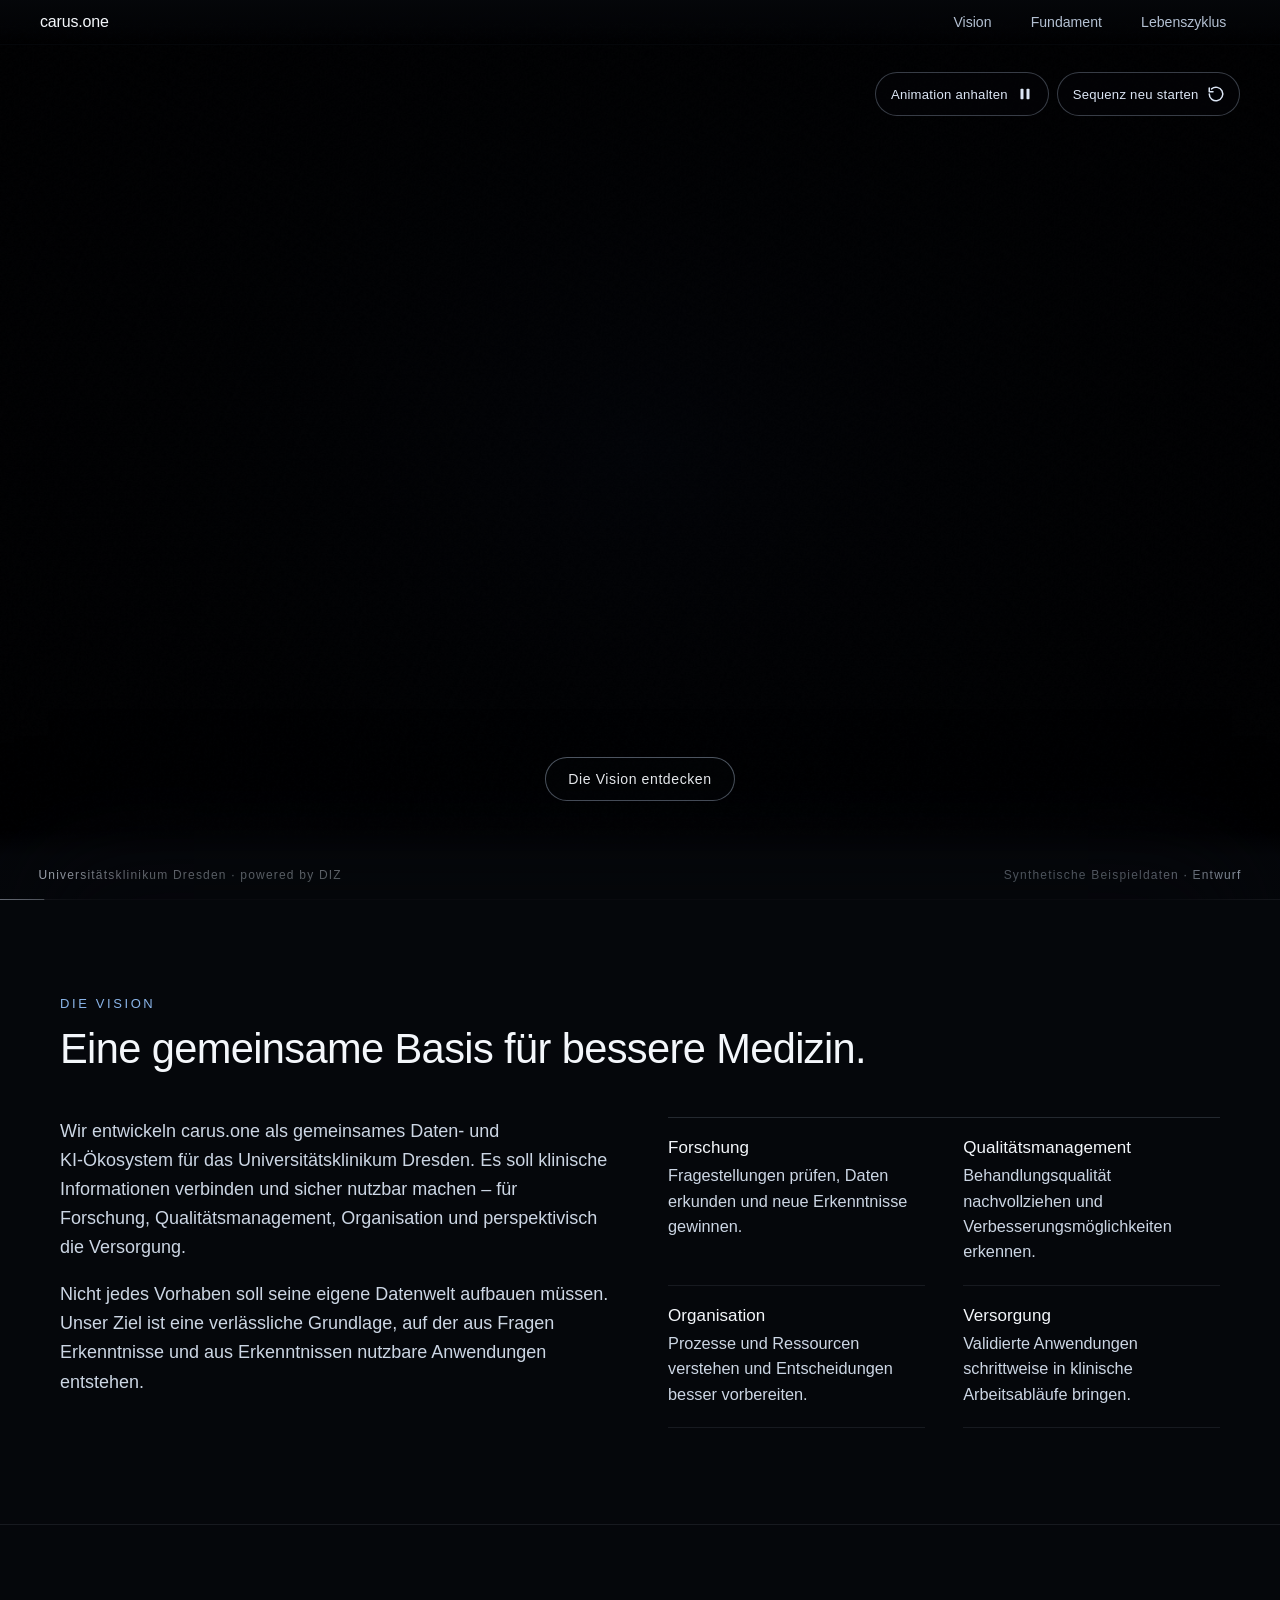
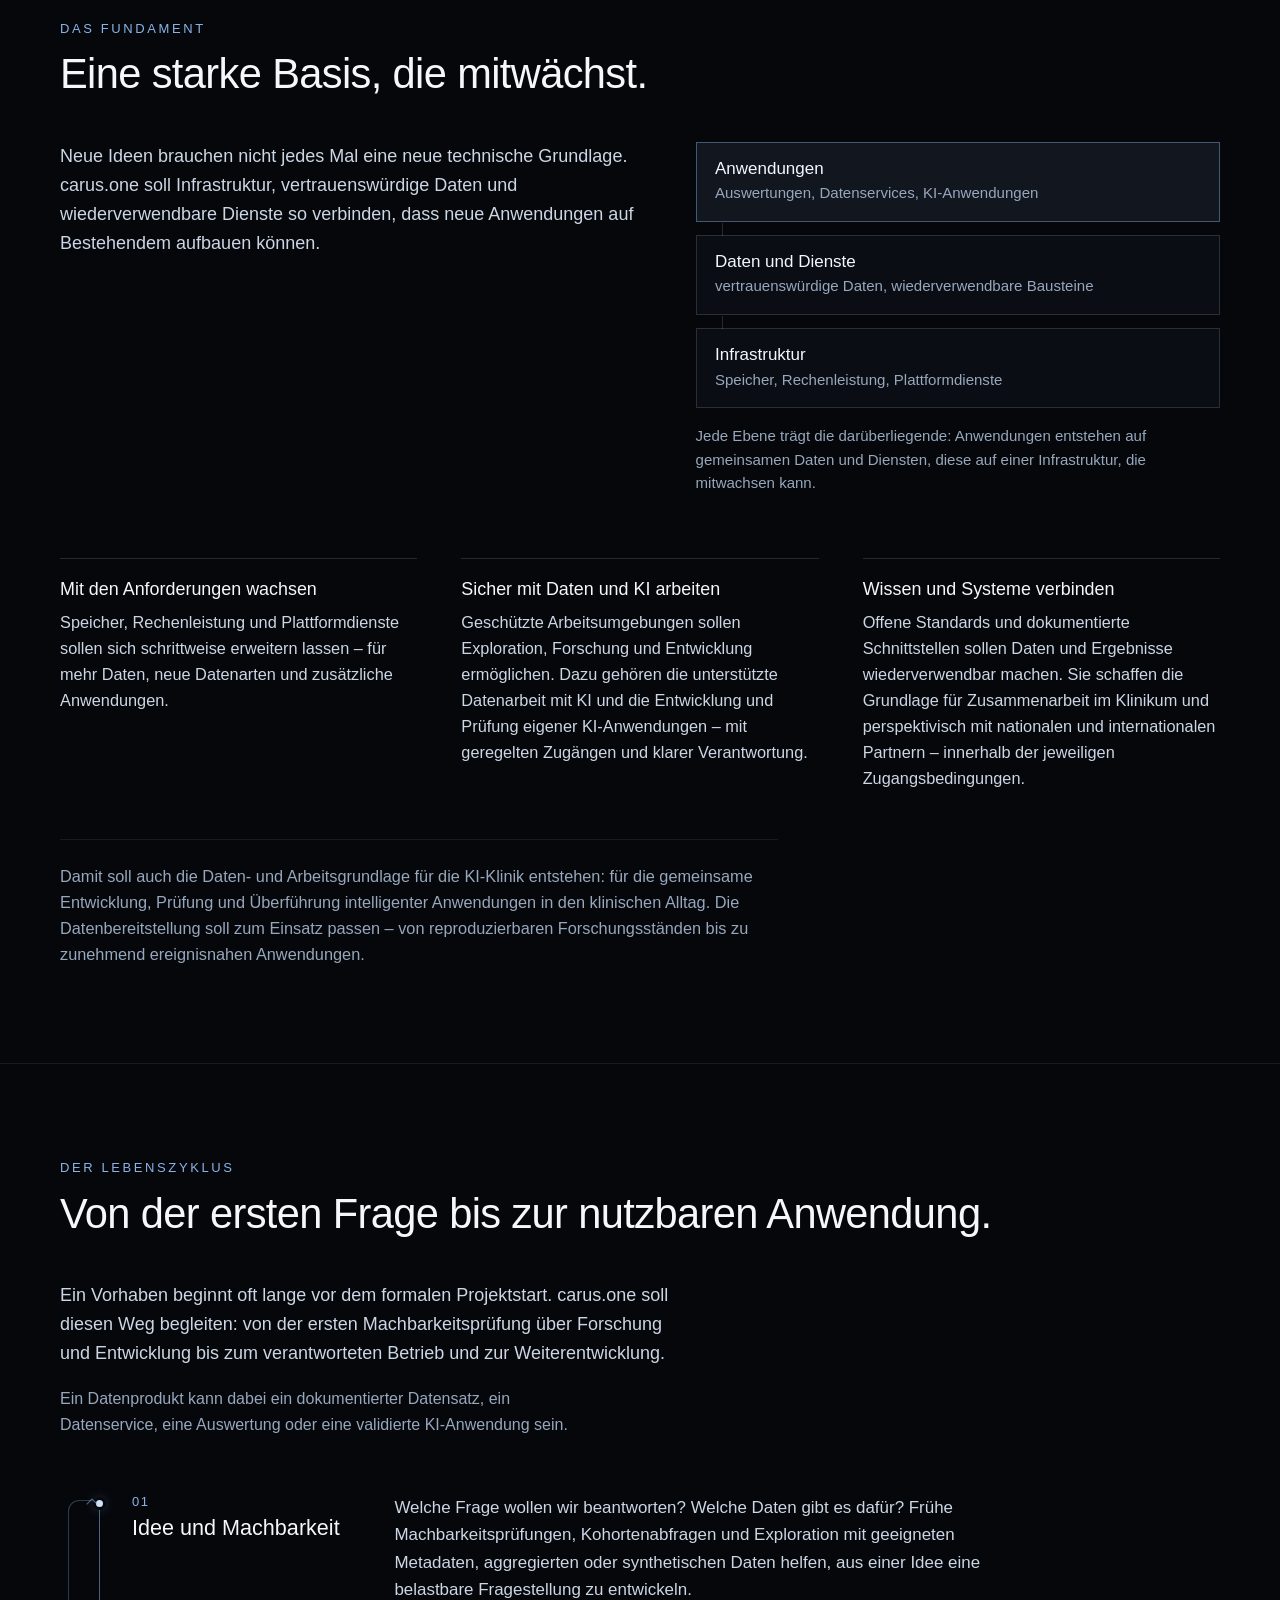
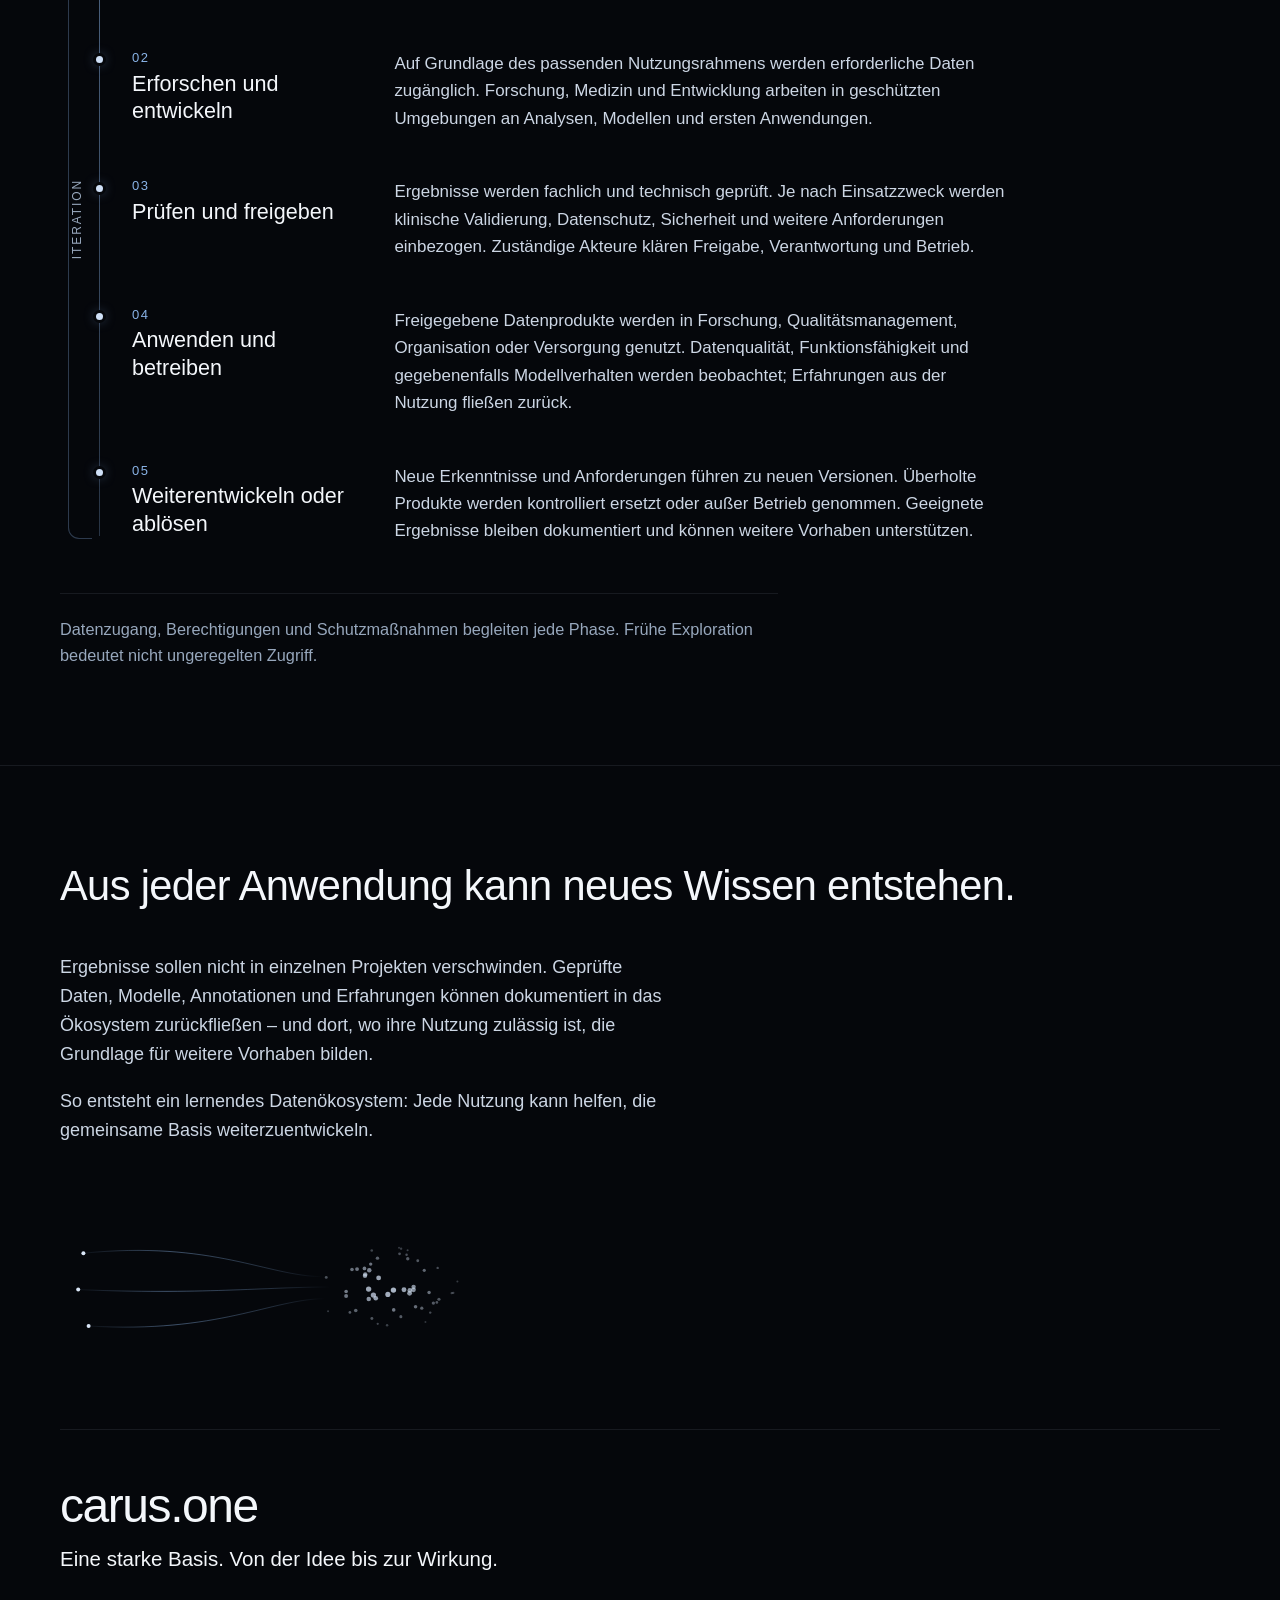
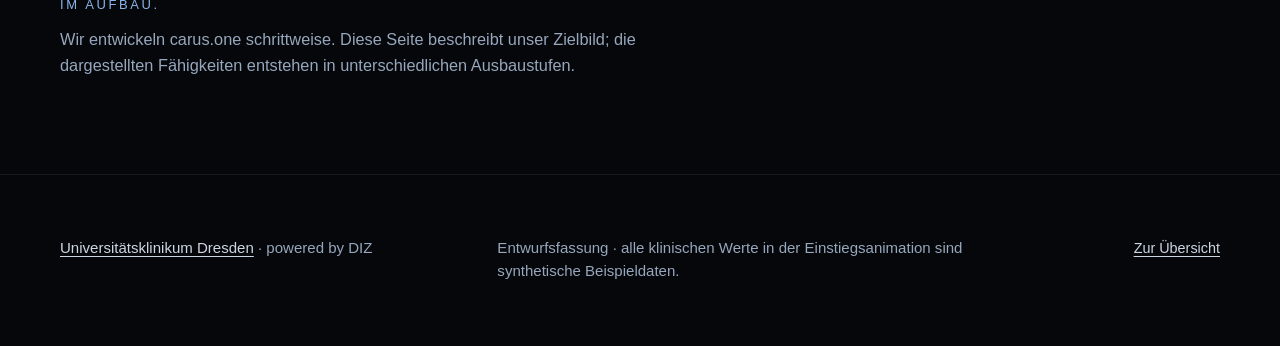
==== ankuendigung/index.html @ 56e18c2b "index ist die Uebersicht, die Ankuendigungsseite zieht nach ankuendigung/ Bisher war die Wurzel glei" ====
<!DOCTYPE html>
<!--
  carus.one - Ankuendigungsseite (Entwurf).

  Eigenstaendige statische Seite: eine HTML-Datei, zwei Stylesheets, zwei
  Skripte, vier Bilder. Kein Generator, kein Framework, keine externen
  Abhaengigkeiten. Alle Pfade sind relativ, damit die Seite im
  Unterverzeichnis einer GitHub-Projektseite genauso laeuft wie unter
  einer eigenen Domain.

  Alle klinischen Werte in der Einstiegsanimation sind synthetische
  Beispieldaten. Das Roentgenbild ist rein rechnerisch erzeugt
  (tools/carus-xray.py), Symbol und Vorschaubild ebenso
  (tools/carus-brand.py).
-->
<html lang="de">

<head>
  <meta charset="utf-8">
  <meta name="viewport" content="width=device-width, initial-scale=1">
  <meta name="robots" content="noindex, nofollow">
  <title>carus.one &ndash; Daten und KI f&uuml;r die Universit&auml;tsmedizin</title>
  <meta name="description" content="carus.one entsteht als gemeinsames Daten- und KI-Ökosystem des Universitätsklinikums Dresden – für Forschung, Qualitätsmanagement, Organisation und perspektivisch die Versorgung. Die Plattform ist im Aufbau.">
  <meta name="theme-color" content="#05070b">
  <link rel="icon" href="../img/carus-icon.svg" type="image/svg+xml">
  <link rel="apple-touch-icon" href="../img/carus-icon-180.png">
  <meta property="og:type" content="website">
  <meta property="og:locale" content="de_DE">
  <meta property="og:site_name" content="carus.one">
  <meta property="og:url" content="https://justazes.github.io/spielbereich/ankuendigung/">
  <meta property="og:title" content="carus.one – Daten und KI für die Universitätsmedizin">
  <meta property="og:description" content="Ein gemeinsames Daten- und KI-Ökosystem für Forschung, Qualitätsmanagement, Organisation und perspektivisch die Versorgung. Im Aufbau.">
  <meta property="og:image" content="https://justazes.github.io/spielbereich/img/carus-share.png">
  <meta property="og:image:width" content="1200">
  <meta property="og:image:height" content="630">
  <meta property="og:image:alt" content="carus.one – dunkles Datennetz mit dem Schriftzug carus.one">
  <meta name="twitter:card" content="summary_large_image">
  <link rel="stylesheet" href="../css/teaser.css">
  <link rel="stylesheet" href="../css/page.css">
  <noscript>
    <style>
      .c1__canvas { display: none !important; }
      .c1__stars { display: block !important; }
      .c1__layer,
      .c1-tools,
      .c1-progress { display: none !important; }
      .c1-word,
      .c1-slogan__a,
      .c1-slogan__b,
      .c1-final > p { opacity: 1 !important; visibility: visible !important; transform: none !important; }
    </style>
  </noscript>
</head>

<body>
  <a class="v-skip" href="#inhalt">Zum Inhalt springen</a>

  <header class="v-nav">
    <a class="v-nav__brand" href="#top">carus.one</a>
    <nav aria-label="Abschnitte dieser Seite">
      <ul>
        <li><a href="#vision">Vision</a></li>
        <li><a href="#fundament">Fundament</a></li>
        <li><a href="#lebenszyklus">Lebenszyklus</a></li>
      </ul>
    </nav>
  </header>

  <!-- teaser:start - Quelle der abgeleiteten Seiten, siehe
       tools/embed-teaser.py. Aenderungen hier, dann das Werkzeug laufen
       lassen; nicht in den Zielseiten von Hand nacharbeiten. -->
  <section class="c1" data-c1 id="top" aria-label="Einstiegsanimation von carus.one">
    <canvas class="c1__canvas" data-c1-canvas aria-hidden="true"></canvas>

    <div class="c1__stars" aria-hidden="true"></div>

    <div class="c1__layer">
    <!-- Szene 3: klinische Datenpunkte entlang des Kamerapfads.
         Das Zeitfenster kommt aus DP_START/DP_STEP im Skript (data-c1-dp),
         from/to hier sind nur Dokumentation. -->
    <figure class="c1-dp" data-c1-dp="0" data-c1-align="right" data-c1-anchor="node:spine0" data-c1-from="0.160" data-c1-to="0.203"><span class="c1-dp__k">Diagnose</span><span class="c1-dp__v">ICD-10-GM &middot; I50.1</span><span class="c1-dp__s">FHIR &middot; Condition</span></figure>
    <figure class="c1-dp" data-c1-dp="1" data-c1-align="right" data-c1-anchor="node:spine1" data-c1-from="0.203" data-c1-to="0.245"><span class="c1-dp__k">Alter</span><span class="c1-dp__v">35 Jahre</span><span class="c1-dp__s">FHIR &middot; Patient</span></figure>
    <figure class="c1-dp" data-c1-dp="2" data-c1-align="right" data-c1-anchor="node:spine2" data-c1-from="0.245" data-c1-to="0.287"><span class="c1-dp__k">Labor</span><span class="c1-dp__v">CRP &middot; 18.4 mg/L</span><span class="c1-dp__s">LOINC &middot; 1988-5 &middot; FHIR &middot; Observation</span></figure>
    <figure class="c1-dp" data-c1-dp="3" data-c1-align="right" data-c1-anchor="node:spine3" data-c1-from="0.287" data-c1-to="0.330"><span class="c1-dp__k">Prozedur</span><span class="c1-dp__v">OPS &middot; 5-351.02</span><span class="c1-dp__s">FHIR &middot; Procedure</span></figure>
    <figure class="c1-dp" data-c1-dp="4" data-c1-align="right" data-c1-anchor="node:spine4" data-c1-from="0.330" data-c1-to="0.372"><span class="c1-dp__k">Medikation</span><span class="c1-dp__v">Wirkstoff &middot; Dosis &middot; Zeitpunkt</span><span class="c1-dp__s">FHIR &middot; MedicationStatement</span></figure>
    <figure class="c1-dp" data-c1-dp="5" data-c1-align="right" data-c1-anchor="node:spine5" data-c1-from="0.373" data-c1-to="0.415"><span class="c1-dp__k">Bildgebung</span><span class="c1-dp__v">CT &middot; DICOM</span><span class="c1-dp__s">FHIR &middot; ImagingStudy</span></figure>

    <!-- Szene 3b: dieselben Daten, wie sie im Alltag begegnen.
         Reduzierte Drahtgitter, keine Bildschirmfotos. Zeitfenster und
         Position kommen aus AR_START/AR_STEP/AR_POS im Skript. -->
    <figure class="c1-art c1-art--doc" data-c1-art="0" data-c1-from="0.420" data-c1-to="0.452">
      <figcaption class="c1-art__t">Arztbrief</figcaption>
      <div class="c1-art__page" aria-hidden="true"><span class="c1-art__hd"></span><span class="c1-art__l"></span><span class="c1-art__l"></span><span class="c1-art__l"></span><span class="c1-art__l"></span><span class="c1-art__l"></span><span class="c1-art__l"></span><span class="c1-art__l"></span><span class="c1-art__l"></span><span class="c1-art__l"></span><span class="c1-art__l"></span><span class="c1-art__l"></span></div>
      <p class="c1-art__m">FHIR &middot; DocumentReference</p>
    </figure>
    <figure class="c1-art c1-art--mon" data-c1-art="1" data-c1-from="0.462" data-c1-to="0.495">
      <figcaption class="c1-art__t">Vitalwerte &middot; Intensivmedizin</figcaption>
      <div class="c1-art__mon">
        <div class="c1-art__trace"><svg class="c1-ecg" viewBox="0 0 240 60" preserveAspectRatio="none" aria-hidden="true"><g class="c1-ecg__g"><path class="c1-ecg__glow" d="M0 30L10 30Q15 23 21 30L29 30L31.5 34L33.5 30L36 5L38.5 30L40.5 41L42.5 30L50 30Q59 17 68 30L80 30M80 30L90 30Q95 23 101 30L109 30L111.5 34L113.5 30L116 5L118.5 30L120.5 41L122.5 30L130 30Q139 17 148 30L160 30M160 30L170 30Q175 23 181 30L189 30L191.5 34L193.5 30L196 5L198.5 30L200.5 41L202.5 30L210 30Q219 17 228 30L240 30M240 30L250 30Q255 23 261 30L269 30L271.5 34L273.5 30L276 5L278.5 30L280.5 41L282.5 30L290 30Q299 17 308 30L320 30M320 30L330 30Q335 23 341 30L349 30L351.5 34L353.5 30L356 5L358.5 30L360.5 41L362.5 30L370 30Q379 17 388 30L400 30M400 30L410 30Q415 23 421 30L429 30L431.5 34L433.5 30L436 5L438.5 30L440.5 41L442.5 30L450 30Q459 17 468 30L480 30"/><path class="c1-ecg__line" d="M0 30L10 30Q15 23 21 30L29 30L31.5 34L33.5 30L36 5L38.5 30L40.5 41L42.5 30L50 30Q59 17 68 30L80 30M80 30L90 30Q95 23 101 30L109 30L111.5 34L113.5 30L116 5L118.5 30L120.5 41L122.5 30L130 30Q139 17 148 30L160 30M160 30L170 30Q175 23 181 30L189 30L191.5 34L193.5 30L196 5L198.5 30L200.5 41L202.5 30L210 30Q219 17 228 30L240 30M240 30L250 30Q255 23 261 30L269 30L271.5 34L273.5 30L276 5L278.5 30L280.5 41L282.5 30L290 30Q299 17 308 30L320 30M320 30L330 30Q335 23 341 30L349 30L351.5 34L353.5 30L356 5L358.5 30L360.5 41L362.5 30L370 30Q379 17 388 30L400 30M400 30L410 30Q415 23 421 30L429 30L431.5 34L433.5 30L436 5L438.5 30L440.5 41L442.5 30L450 30Q459 17 468 30L480 30"/></g></svg></div>
        <div class="c1-art__grid">
          <div><b class="c1-art__hr">82</b><i>HF / min</i></div>
          <div><b>97</b><i>SpO&#8322; %</i></div>
          <div><b>124/78</b><i>RR mmHg</i></div>
          <div><b>14</b><i>AF / min</i></div>
          <div><b>37.4</b><i>Temp &deg;C</i></div>
          <div><b>0.4</b><i>Lactat mmol/L</i></div>
        </div>
      </div>
      <p class="c1-art__m">FHIR &middot; Observation &middot; LOINC</p>
    </figure>
    <figure class="c1-art c1-art--img" data-c1-art="2" data-c1-from="0.505" data-c1-to="0.537">
      <figcaption class="c1-art__t">R&ouml;ntgenthorax</figcaption>
      <div class="c1-art__view">
        <!-- Synthetische Thoraxaufnahme, rein rechnerisch erzeugt von
             tools/carus-xray.py. Kein echtes Patientenbild. -->
        <img class="c1-xray" src="../img/carus-xray-thorax.png"
             width="512" height="512" alt="" aria-hidden="true" decoding="async" fetchpriority="low">
        <span class="c1-art__ov c1-art__ov--tl">CR &middot; PA</span>
        <span class="c1-art__ov c1-art__ov--tr">512 &times; 512</span>
        <span class="c1-art__ov c1-art__ov--bl">WL 40 / WW 400</span>
        <span class="c1-art__ov c1-art__ov--br">synthetisch</span>
      </div>
      <p class="c1-art__m">DICOM &middot; FHIR &middot; ImagingStudy</p>
    </figure>

    <!-- Szene 4: Cluster innerhalb des Patientenkontexts -->
    <span class="c1-cluster" data-c1-anchor="node:cluster0" data-c1-from="0.5640" data-c1-to="0.6235">Radiology</span>
    <span class="c1-cluster" data-c1-anchor="node:cluster1" data-c1-from="0.5700" data-c1-to="0.6235">Laboratory</span>
    <span class="c1-cluster" data-c1-anchor="node:cluster2" data-c1-from="0.5760" data-c1-to="0.6235">Medication</span>
    <span class="c1-cluster" data-c1-anchor="node:cluster3" data-c1-from="0.5820" data-c1-to="0.6235">Clinical Notes</span>
    <span class="c1-cluster" data-c1-anchor="node:cluster4" data-c1-from="0.5880" data-c1-to="0.6235">Genomics</span>
    <span class="c1-cluster" data-c1-anchor="node:cluster5" data-c1-from="0.5940" data-c1-to="0.6235">Vital Signs</span>
    <span class="c1-faint" data-c1-anchor="world:0.82,0.30,-0.42" data-c1-from="0.5720" data-c1-to="0.6215">Encounter</span>
    <span class="c1-faint" data-c1-anchor="world:-0.74,-0.24,0.52" data-c1-from="0.5720" data-c1-to="0.6215">Observation</span>
    <span class="c1-faint" data-c1-anchor="world:0.16,-0.62,0.66" data-c1-from="0.5720" data-c1-to="0.6215">DiagnosticReport</span>
    <span class="c1-faint" data-c1-anchor="world:-0.52,0.52,-0.58" data-c1-from="0.5720" data-c1-to="0.6215">MedicationStatement</span>
    <span class="c1-faint" data-c1-anchor="world:0.60,-0.36,-0.66" data-c1-from="0.5720" data-c1-to="0.6215">ImagingStudy</span>
    <span class="c1-faint" data-c1-anchor="world:-0.30,0.66,0.58" data-c1-from="0.5720" data-c1-to="0.6215">Condition</span>

    <!-- Szene 4: die Standards kreisen um den Patientenkontext.
         ring:Startwinkel,Radius,Hoehe,Geschwindigkeit -->
    <span class="c1-std" data-c1-anchor="ring:0.00,1.06,0.20,0.16" data-c1-from="0.5620" data-c1-to="0.6215" data-c1-fade="0.012">FHIR</span>
    <span class="c1-std" data-c1-anchor="ring:0.90,1.06,-0.12,0.16" data-c1-from="0.5650" data-c1-to="0.6215" data-c1-fade="0.012">OMOP</span>
    <span class="c1-std" data-c1-anchor="ring:1.79,1.06,0.26,0.16" data-c1-from="0.5680" data-c1-to="0.6215" data-c1-fade="0.012">SNOMED CT</span>
    <span class="c1-std" data-c1-anchor="ring:2.69,1.06,-0.18,0.16" data-c1-from="0.5710" data-c1-to="0.6215" data-c1-fade="0.012">LOINC</span>
    <span class="c1-std" data-c1-anchor="ring:3.59,1.06,0.14,0.16" data-c1-from="0.5740" data-c1-to="0.6215" data-c1-fade="0.012">ICD-10-GM</span>
    <span class="c1-std" data-c1-anchor="ring:4.49,1.06,-0.24,0.16" data-c1-from="0.5770" data-c1-to="0.6215" data-c1-fade="0.012">OPS</span>
    <span class="c1-std" data-c1-anchor="ring:5.39,1.06,0.08,0.16" data-c1-from="0.5800" data-c1-to="0.6215" data-c1-fade="0.012">DICOM</span>

    <!-- Szene 7: Capabilities in unterschiedlicher Raumtiefe -->
    <span class="c1-cap" data-c1-anchor="world:0.00,0.68,0.00" data-c1-from="0.7680" data-c1-to="0.9360" data-c1-fade="0.03">Patient View</span>
    <span class="c1-cap" data-c1-anchor="world:-0.54,0.74,0.50" data-c1-from="0.7716" data-c1-to="0.9360" data-c1-fade="0.03">Data Products</span>
    <span class="c1-cap" data-c1-anchor="world:0.10,0.77,-1.19" data-c1-from="0.7752" data-c1-to="0.9360" data-c1-fade="0.03">Research</span>
    <span class="c1-cap" data-c1-anchor="world:1.00,0.76,1.30" data-c1-from="0.7788" data-c1-to="0.9360" data-c1-fade="0.03">AI Native</span>
    <span class="c1-cap" data-c1-anchor="world:-1.06,0.38,-0.19" data-c1-from="0.7824" data-c1-to="0.9360" data-c1-fade="0.03">Secure Processing</span>
    <span class="c1-cap" data-c1-anchor="world:1.21,0.37,-0.77" data-c1-from="0.7860" data-c1-to="0.9360" data-c1-fade="0.03">Clinical Intelligence</span>
    <span class="c1-cap" data-c1-anchor="world:-0.47,0.33,1.73" data-c1-from="0.7896" data-c1-to="0.9360" data-c1-fade="0.03">Self-Service</span>
    <span class="c1-cap" data-c1-anchor="world:-0.99,0.25,-1.90" data-c1-from="0.7932" data-c1-to="0.9360" data-c1-fade="0.03">FHIR</span>
    <span class="c1-cap" data-c1-anchor="world:1.21,0.08,0.44" data-c1-from="0.7968" data-c1-to="0.9360" data-c1-fade="0.03">OMOP</span>
    <span class="c1-cap" data-c1-anchor="world:-1.48,0.00,0.61" data-c1-from="0.8004" data-c1-to="0.9360" data-c1-fade="0.03">Multimodal Data</span>
    <span class="c1-cap" data-c1-anchor="world:0.80,-0.11,-1.71" data-c1-from="0.8040" data-c1-to="0.9360" data-c1-fade="0.03">Real World Data</span>
    <span class="c1-cap" data-c1-anchor="world:0.64,-0.25,2.05" data-c1-from="0.8076" data-c1-to="0.9360" data-c1-fade="0.03">Research Workspace</span>
    <span class="c1-cap" data-c1-anchor="world:-1.06,-0.23,-0.61" data-c1-from="0.8112" data-c1-to="0.9360" data-c1-fade="0.03">Governed Access</span>
    <span class="c1-cap" data-c1-anchor="world:1.40,-0.37,-0.31" data-c1-from="0.8148" data-c1-to="0.9360" data-c1-fade="0.03">Data Quality</span>
    <span class="c1-cap" data-c1-anchor="world:-0.91,-0.55,1.29" data-c1-from="0.8184" data-c1-to="0.9360" data-c1-fade="0.03">Clinical Operations</span>
    <span class="c1-cap" data-c1-anchor="world:-0.21,-0.76,-1.63" data-c1-from="0.8220" data-c1-to="0.9360" data-c1-fade="0.03">Synthetic Data</span>
    <span class="c1-cap" data-c1-anchor="world:0.62,-0.53,0.53" data-c1-from="0.8256" data-c1-to="0.9360" data-c1-fade="0.03">Longitudinal Data</span>
    <span class="c1-cap" data-c1-anchor="world:-0.73,-0.74,0.03" data-c1-from="0.8292" data-c1-to="0.9360" data-c1-fade="0.03">Interoperability</span>
    <span class="c1-cap" data-c1-anchor="world:0.00,-0.99,-0.00" data-c1-from="0.8328" data-c1-to="0.9360" data-c1-fade="0.03">From Data to Care</span>

    <!-- Szene 8: der Intelligence Layer -->
    <span class="c1-ai c1-ai--lead" data-c1-anchor="world:0.34,0.30,0.20" data-c1-from="0.8395" data-c1-to="0.8880">Clinical AI</span>
    <span class="c1-ai" data-c1-anchor="world:0.34,0.17,0.20" data-c1-from="0.8465" data-c1-to="0.8880">Research &rarr; Validate &rarr; Translate</span>
    <span class="c1-ai" data-c1-anchor="world:-0.34,0.12,0.40" data-c1-from="0.8520" data-c1-to="0.8880">AI Sandbox</span>
    <span class="c1-ai" data-c1-anchor="world:-0.40,-0.08,-0.26" data-c1-from="0.8565" data-c1-to="0.8880">Secure Processing Environment</span>
    <span class="c1-ai" data-c1-anchor="world:0.22,-0.24,-0.40" data-c1-from="0.8610" data-c1-to="0.8880">Decision Support</span>

      <!-- Szene 4: der Patientenkontext -->
      <div class="c1-title" data-c1-anchor="center" data-c1-from="0.5510" data-c1-to="0.6200" data-c1-fade="0.02">
        <p class="c1-title__h">Patient View</p>
        <p class="c1-title__c">Many Systems. One Patient.</p>
        <p class="c1-title__s">One longitudinal clinical context.</p>
      </div>

      <!-- Szene 5: aus Patienten werden Populationen -->
      <div class="c1-title" data-c1-anchor="center" data-c1-from="0.6520" data-c1-to="0.7080" data-c1-fade="0.02">
        <p class="c1-title__h">Population</p>
        <p class="c1-title__s">Cohorts, outcomes, real world evidence.</p>
      </div>
    </div>

    <!-- Szene 6 bis Finale: der Name entsteht aus dem Datenraum -->
    <div class="c1-center">
      <h1 class="c1-word" data-c1-word><span class="c1-word__a" data-c1-part="a">carus</span><span class="c1-word__b" data-c1-part="b">.one</span></h1>

      <p class="c1-slogan">
        <span class="c1-slogan__a" data-c1-slogan="a">Healthcare.</span>
        <span class="c1-slogan__b" data-c1-slogan="b">beyond imagination.</span>
      </p>

      <div class="c1-final">
        <p class="c1-final__kicker" data-c1-fin="0">Daten- und KI-&Ouml;kosystem</p>
        <p class="c1-final__claim" data-c1-fin="1">One data foundation.<br>Endless possibilities.</p>
        <p class="c1-final__meta" data-c1-fin="2">Forschung &middot; Versorgung &middot; KI &middot; Innovation</p>
        <p class="c1-final__soon" data-c1-fin="3">Im Aufbau.</p>
      </div>
    </div>

    <a class="c1-enter" href="#vision">Die Vision entdecken</a>

    <p class="c1-foot">
      <span class="c1-foot__org">Universit&auml;tsklinikum Dresden &middot; powered by DIZ</span>
      <span class="c1-foot__note">Synthetische Beispieldaten &middot; Entwurf</span>
    </p>

    <div class="c1-tools">
    <button class="c1-btn" type="button" data-c1-pause aria-pressed="false">
      <span class="c1-btn__on">Animation anhalten</span>
      <span class="c1-btn__off">Animation fortsetzen</span>
      <svg class="c1-btn__i c1-btn__i--pause" viewBox="0 0 24 24" width="18" height="18" fill="currentColor" aria-hidden="true" focusable="false">
        <rect x="6" y="5" width="4" height="14" rx="1"></rect><rect x="14" y="5" width="4" height="14" rx="1"></rect>
      </svg>
      <svg class="c1-btn__i c1-btn__i--play" viewBox="0 0 24 24" width="18" height="18" fill="currentColor" aria-hidden="true" focusable="false">
        <path d="M8 5l11 7-11 7z"></path>
      </svg>
    </button>
    <button class="c1-replay c1-btn" type="button" data-c1-replay>
      <span class="c1-btn__on">Sequenz neu starten</span>
      <svg class="c1-btn__i" viewBox="0 0 24 24" width="18" height="18" fill="none" stroke="currentColor" stroke-width="2" stroke-linecap="round" stroke-linejoin="round" aria-hidden="true" focusable="false">
        <path d="M3 12a9 9 0 1 0 3.1-6.8"></path>
        <path d="M3 4v5h5"></path>
      </svg>
    </button>
    </div>

    <div class="c1-progress" aria-hidden="true"><i data-c1-progress></i></div>
  </section>
  <!-- teaser:end -->


  <!-- ================================================================ *
   * Der Informationsbereich unter dem Teaser: vier zusammenhaengende
   * Abschnitte in einer Leserichtung. Alle Texte stehen als HTML da und
   * sind ohne JavaScript, ohne Klick und ohne Warten lesbar. Bewegung
   * gibt es nur als kurze Einblendung (js/carus-vision.js).
   * ================================================================ -->
  <main id="inhalt">

    <!-- 1 Die Vision --------------------------------------------------- -->
    <section class="s" id="vision" aria-labelledby="vision-h">
      <div class="s__inner">
        <p class="s__kicker">Die Vision</p>
        <h2 class="s__h" id="vision-h">Eine gemeinsame Basis f&uuml;r bessere Medizin.</h2>

        <div class="s__cols" data-v-in>
          <div class="s__lead">
            <p>Wir entwickeln carus.one als gemeinsames Daten- und KI-&Ouml;kosystem f&uuml;r das Universit&auml;tsklinikum Dresden. Es soll klinische Informationen verbinden und sicher nutzbar machen &ndash; f&uuml;r Forschung, Qualit&auml;tsmanagement, Organisation und perspektivisch die Versorgung.</p>
            <p>Nicht jedes Vorhaben soll seine eigene Datenwelt aufbauen m&uuml;ssen. Unser Ziel ist eine verl&auml;ssliche Grundlage, auf der aus Fragen Erkenntnisse und aus Erkenntnissen nutzbare Anwendungen entstehen.</p>
          </div>

          <ul class="fields">
            <li>
              <h3>Forschung</h3>
              <p>Fragestellungen pr&uuml;fen, Daten erkunden und neue Erkenntnisse gewinnen.</p>
            </li>
            <li>
              <h3>Qualit&auml;tsmanagement</h3>
              <p>Behandlungsqualit&auml;t nachvollziehen und Verbesserungsm&ouml;glichkeiten erkennen.</p>
            </li>
            <li>
              <h3>Organisation</h3>
              <p>Prozesse und Ressourcen verstehen und Entscheidungen besser vorbereiten.</p>
            </li>
            <li>
              <h3>Versorgung</h3>
              <p>Validierte Anwendungen schrittweise in klinische Arbeitsabl&auml;ufe bringen.</p>
            </li>
          </ul>
        </div>
      </div>
    </section>

    <!-- 2 Das Fundament ------------------------------------------------ -->
    <section class="s" id="fundament" aria-labelledby="fundament-h">
      <div class="s__inner">
        <p class="s__kicker">Das Fundament</p>
        <h2 class="s__h" id="fundament-h">Eine starke Basis, die mitw&auml;chst.</h2>

        <div class="s__cols s__cols--wide" data-v-in>
          <div class="s__lead">
            <p>Neue Ideen brauchen nicht jedes Mal eine neue technische Grundlage. carus.one soll Infrastruktur, vertrauensw&uuml;rdige Daten und wiederverwendbare Dienste so verbinden, dass neue Anwendungen auf Bestehendem aufbauen k&ouml;nnen.</p>
          </div>

          <!-- Einfache Schichtung: was auf was aufbaut. -->
          <figure class="stack" aria-labelledby="stack-cap">
            <ol class="stack__rows">
              <li class="stack__row stack__row--top"><b>Anwendungen</b><span>Auswertungen, Datenservices, KI-Anwendungen</span></li>
              <li class="stack__row"><b>Daten und Dienste</b><span>vertrauensw&uuml;rdige Daten, wiederverwendbare Bausteine</span></li>
              <li class="stack__row"><b>Infrastruktur</b><span>Speicher, Rechenleistung, Plattformdienste</span></li>
            </ol>
            <figcaption id="stack-cap">Jede Ebene tr&auml;gt die dar&uuml;berliegende: Anwendungen entstehen auf gemeinsamen Daten und Diensten, diese auf einer Infrastruktur, die mitwachsen kann.</figcaption>
          </figure>
        </div>

        <ul class="pillars" data-v-in>
          <li>
            <h3>Mit den Anforderungen wachsen</h3>
            <p>Speicher, Rechenleistung und Plattformdienste sollen sich schrittweise erweitern lassen &ndash; f&uuml;r mehr Daten, neue Datenarten und zus&auml;tzliche Anwendungen.</p>
          </li>
          <li>
            <h3>Sicher mit Daten und KI arbeiten</h3>
            <p>Gesch&uuml;tzte Arbeitsumgebungen sollen Exploration, Forschung und Entwicklung erm&ouml;glichen. Dazu geh&ouml;ren die unterst&uuml;tzte Datenarbeit mit KI und die Entwicklung und Pr&uuml;fung eigener KI-Anwendungen &ndash; mit geregelten Zug&auml;ngen und klarer Verantwortung.</p>
          </li>
          <li>
            <h3>Wissen und Systeme verbinden</h3>
            <p>Offene Standards und dokumentierte Schnittstellen sollen Daten und Ergebnisse wiederverwendbar machen. Sie schaffen die Grundlage f&uuml;r Zusammenarbeit im Klinikum und perspektivisch mit nationalen und internationalen Partnern &ndash; innerhalb der jeweiligen Zugangsbedingungen.</p>
          </li>
        </ul>

        <p class="s__note" data-v-in>Damit soll auch die Daten- und Arbeitsgrundlage f&uuml;r die KI-Klinik entstehen: f&uuml;r die gemeinsame Entwicklung, Pr&uuml;fung und &Uuml;berf&uuml;hrung intelligenter Anwendungen in den klinischen Alltag. Die Datenbereitstellung soll zum Einsatz passen &ndash; von reproduzierbaren Forschungsst&auml;nden bis zu zunehmend ereignisnahen Anwendungen.</p>
      </div>
    </section>

    <!-- 3 Von der Idee zur Anwendung ----------------------------------- -->
    <section class="s" id="lebenszyklus" aria-labelledby="life-h">
      <div class="s__inner">
        <p class="s__kicker">Der Lebenszyklus</p>
        <h2 class="s__h" id="life-h">Von der ersten Frage bis zur nutzbaren Anwendung.</h2>

        <div class="s__lead" data-v-in>
          <p>Ein Vorhaben beginnt oft lange vor dem formalen Projektstart. carus.one soll diesen Weg begleiten: von der ersten Machbarkeitspr&uuml;fung &uuml;ber Forschung und Entwicklung bis zum verantworteten Betrieb und zur Weiterentwicklung.</p>
          <p class="s__aside">Ein Datenprodukt kann dabei ein dokumentierter Datensatz, ein Datenservice, eine Auswertung oder eine validierte KI-Anwendung sein.</p>
        </div>

        <div class="flow-wrap" data-v-in>
          <ol class="flow">
            <li class="flow__step">
              <div class="flow__head">
                <p class="flow__n"><span class="visually-hidden">Phase </span>01</p>
                <h3>Idee und Machbarkeit</h3>
              </div>
              <p class="flow__t">Welche Frage wollen wir beantworten? Welche Daten gibt es daf&uuml;r? Fr&uuml;he Machbarkeitspr&uuml;fungen, Kohortenabfragen und Exploration mit geeigneten Metadaten, aggregierten oder synthetischen Daten helfen, aus einer Idee eine belastbare Fragestellung zu entwickeln.</p>
            </li>
            <li class="flow__step">
              <div class="flow__head">
                <p class="flow__n"><span class="visually-hidden">Phase </span>02</p>
                <h3>Erforschen und entwickeln</h3>
              </div>
              <p class="flow__t">Auf Grundlage des passenden Nutzungsrahmens werden erforderliche Daten zug&auml;nglich. Forschung, Medizin und Entwicklung arbeiten in gesch&uuml;tzten Umgebungen an Analysen, Modellen und ersten Anwendungen.</p>
            </li>
            <li class="flow__step">
              <div class="flow__head">
                <p class="flow__n"><span class="visually-hidden">Phase </span>03</p>
                <h3>Pr&uuml;fen und freigeben</h3>
              </div>
              <p class="flow__t">Ergebnisse werden fachlich und technisch gepr&uuml;ft. Je nach Einsatzzweck werden klinische Validierung, Datenschutz, Sicherheit und weitere Anforderungen einbezogen. Zust&auml;ndige Akteure kl&auml;ren Freigabe, Verantwortung und Betrieb.</p>
            </li>
            <li class="flow__step">
              <div class="flow__head">
                <p class="flow__n"><span class="visually-hidden">Phase </span>04</p>
                <h3>Anwenden und betreiben</h3>
              </div>
              <p class="flow__t">Freigegebene Datenprodukte werden in Forschung, Qualit&auml;tsmanagement, Organisation oder Versorgung genutzt. Datenqualit&auml;t, Funktionsf&auml;higkeit und gegebenenfalls Modellverhalten werden beobachtet; Erfahrungen aus der Nutzung flie&szlig;en zur&uuml;ck.</p>
            </li>
            <li class="flow__step">
              <div class="flow__head">
                <p class="flow__n"><span class="visually-hidden">Phase </span>05</p>
                <h3>Weiterentwickeln oder abl&ouml;sen</h3>
              </div>
              <p class="flow__t">Neue Erkenntnisse und Anforderungen f&uuml;hren zu neuen Versionen. &Uuml;berholte Produkte werden kontrolliert ersetzt oder au&szlig;er Betrieb genommen. Geeignete Ergebnisse bleiben dokumentiert und k&ouml;nnen weitere Vorhaben unterst&uuml;tzen.</p>
            </li>
          </ol>

          <p class="flow__loop" aria-hidden="true"><span>Iteration</span></p>
        </div>

        <p class="s__note" data-v-in>Datenzugang, Berechtigungen und Schutzma&szlig;nahmen begleiten jede Phase. Fr&uuml;he Exploration bedeutet nicht ungeregelten Zugriff.</p>
      </div>
    </section>

    <!-- 4 Lernendes Oekosystem und Abschluss --------------------------- -->
    <section class="s s--end" id="oekosystem" aria-labelledby="loop-h">
      <div class="s__inner">
        <h2 class="s__h" id="loop-h">Aus jeder Anwendung kann neues Wissen entstehen.</h2>

        <div class="s__lead" data-v-in>
          <p>Ergebnisse sollen nicht in einzelnen Projekten verschwinden. Gepr&uuml;fte Daten, Modelle, Annotationen und Erfahrungen k&ouml;nnen dokumentiert in das &Ouml;kosystem zur&uuml;ckflie&szlig;en &ndash; und dort, wo ihre Nutzung zul&auml;ssig ist, die Grundlage f&uuml;r weitere Vorhaben bilden.</p>
          <p>So entsteht ein lernendes Daten&ouml;kosystem: Jede Nutzung kann helfen, die gemeinsame Basis weiterzuentwickeln.</p>
        </div>

        <!-- Ein einzelnes, ruhiges Motiv: drei Ergebnisse laufen als feine
             Spuren in die gemeinsame Punktwolke zurueck. Greift die
             Partikelaesthetik des Einstiegs auf, ohne ein Diagramm zu sein. -->
        <svg class="motif" viewBox="0 0 320 120" role="img" aria-label="Drei einzelne Ergebnisse laufen als feine Spuren in eine gemeinsame Punktwolke zur&uuml;ck.">
          <defs>
            <linearGradient id="motifFade" x1="0" y1="0" x2="1" y2="0">
              <stop offset="0" stop-color="#8ab4e8" stop-opacity="0.05"/>
              <stop offset="0.35" stop-color="#8ab4e8" stop-opacity="0.42"/>
              <stop offset="0.78" stop-color="#8ab4e8" stop-opacity="0.22"/>
              <stop offset="1" stop-color="#8ab4e8" stop-opacity="0"/>
            </linearGradient>
          </defs>
          <g class="motif__trails">
            <path d="M18 34 C118 24 160 52 202 52"/>
            <path d="M14 62 C108 66 158 60 208 60"/>
            <path d="M22 90 C122 96 163 69 204 69"/>
          </g>
          <g class="motif__seeds">
            <line x1="18" y1="34" x2="18" y2="34"/>
            <line x1="14" y1="62" x2="14" y2="62"/>
            <line x1="22" y1="90" x2="22" y2="90"/>
          </g>
          <g class="motif__cloud">
            <circle cx="260.8" cy="29.8" r="0.74" opacity="0.25"/>
            <circle cx="206.2" cy="78.7" r="0.75" opacity="0.25"/>
            <circle cx="281.1" cy="87.0" r="0.77" opacity="0.22"/>
            <circle cx="305.7" cy="55.8" r="0.78" opacity="0.24"/>
            <circle cx="267.4" cy="31.8" r="0.79" opacity="0.27"/>
            <circle cx="301.3" cy="64.8" r="0.86" opacity="0.29"/>
            <circle cx="244.4" cy="88.3" r="0.88" opacity="0.30"/>
            <circle cx="302.5" cy="64.5" r="0.90" opacity="0.28"/>
            <circle cx="284.8" cy="79.7" r="0.92" opacity="0.32"/>
            <circle cx="290.5" cy="45.3" r="0.92" opacity="0.33"/>
            <circle cx="262.4" cy="30.5" r="0.92" opacity="0.26"/>
            <circle cx="266.6" cy="35.2" r="0.95" opacity="0.34"/>
            <circle cx="251.6" cy="89.4" r="0.96" opacity="0.27"/>
            <circle cx="239.8" cy="31.9" r="1.00" opacity="0.29"/>
            <circle cx="289.9" cy="71.9" r="1.05" opacity="0.37"/>
            <circle cx="261.2" cy="34.5" r="1.06" opacity="0.34"/>
            <circle cx="223.0" cy="79.6" r="1.07" opacity="0.38"/>
            <circle cx="275.2" cy="39.8" r="1.09" opacity="0.38"/>
            <circle cx="204.8" cy="52.6" r="1.11" opacity="0.35"/>
            <circle cx="239.9" cy="84.3" r="1.14" opacity="0.37"/>
            <circle cx="262.2" cy="82.8" r="1.17" opacity="0.39"/>
            <circle cx="280.2" cy="47.2" r="1.22" opacity="0.45"/>
            <circle cx="291.5" cy="69.4" r="1.22" opacity="0.37"/>
            <circle cx="278.3" cy="76.3" r="1.26" opacity="0.42"/>
            <circle cx="287.2" cy="72.4" r="1.28" opacity="0.39"/>
            <circle cx="267.5" cy="38.3" r="1.30" opacity="0.40"/>
            <circle cx="239.0" cy="42.4" r="1.30" opacity="0.50"/>
            <circle cx="283.9" cy="64.2" r="1.31" opacity="0.49"/>
            <circle cx="244.2" cy="37.8" r="1.32" opacity="0.42"/>
            <circle cx="273.5" cy="75.2" r="1.36" opacity="0.48"/>
            <circle cx="227.5" cy="78.1" r="1.37" opacity="0.43"/>
            <circle cx="224.6" cy="46.5" r="1.39" opacity="0.49"/>
            <circle cx="256.7" cy="77.6" r="1.39" opacity="0.52"/>
            <circle cx="220.1" cy="63.5" r="1.40" opacity="0.54"/>
            <circle cx="234.2" cy="45.7" r="1.42" opacity="0.54"/>
            <circle cx="228.5" cy="46.2" r="1.48" opacity="0.51"/>
            <circle cx="220.1" cy="67.0" r="1.52" opacity="0.52"/>
            <circle cx="272.0" cy="59.9" r="1.67" opacity="0.64"/>
            <circle cx="234.8" cy="50.3" r="1.71" opacity="0.63"/>
            <circle cx="237.5" cy="69.3" r="1.72" opacity="0.65"/>
            <circle cx="234.6" cy="51.4" r="1.72" opacity="0.64"/>
            <circle cx="237.9" cy="47.2" r="1.73" opacity="0.59"/>
            <circle cx="242.9" cy="68.7" r="1.78" opacity="0.70"/>
            <circle cx="269.1" cy="62.6" r="1.81" opacity="0.67"/>
            <circle cx="271.9" cy="62.2" r="1.84" opacity="0.64"/>
            <circle cx="245.1" cy="53.0" r="1.85" opacity="0.74"/>
            <circle cx="268.9" cy="64.9" r="1.88" opacity="0.66"/>
            <circle cx="264.6" cy="62.1" r="1.90" opacity="0.72"/>
            <circle cx="252.2" cy="65.7" r="1.97" opacity="0.78"/>
            <circle cx="241.1" cy="66.2" r="2.04" opacity="0.73"/>
            <circle cx="237.4" cy="61.6" r="2.06" opacity="0.75"/>
            <circle cx="256.5" cy="62.4" r="2.07" opacity="0.81"/>
          </g>
        </svg>

        <div class="close" data-v-in>
          <p class="close__word">carus.one</p>
          <p class="close__claim">Eine starke Basis. Von der Idee bis zur Wirkung.</p>
          <p class="close__status">Im Aufbau.</p>
          <p class="close__note">Wir entwickeln carus.one schrittweise. Diese Seite beschreibt unser Zielbild; die dargestellten F&auml;higkeiten entstehen in unterschiedlichen Ausbaustufen.</p>
        </div>
      </div>
    </section>
  </main>

  <footer class="v-foot">
    <div class="v-foot__inner">
      <p class="v-foot__org"><a href="https://www.uniklinikum-dresden.de/" rel="noopener">Universit&auml;tsklinikum Dresden</a> &middot; powered by DIZ</p>
      <p class="v-foot__note">Entwurfsfassung &middot; alle klinischen Werte in der Einstiegsanimation sind synthetische Beispieldaten.</p>
      <p class="v-foot__back"><a href="../">Zur &Uuml;bersicht</a></p>
    </div>
  </footer>

  <script src="../js/teaser.js" defer></script>
  <script src="../js/page.js" defer></script>
</body>

</html>
---- css/teaser.css ----
/* carus.one – Coming-Soon-Teaser (/index4/).
 *
 * Die Bewegung steckt vollständig in WebGL (js/carus-one.js). Hier stehen
 * nur der Rahmen und die Schrift, die über der Szene liegt: sehr dunkler
 * Grund, weißes Licht, viel negativer Raum, keine Karten und keine
 * Rahmen um Text.
 */

:root {
  --c1-ink: #000005;
  --c1-fg: #f4f6fa;
  --c1-mute: rgba(233, 238, 247, 0.52);
  --c1-faint: rgba(216, 226, 242, 0.3);
  --c1-line: rgba(214, 226, 245, 0.14);
  --c1-sans: ui-sans-serif, -apple-system, "Segoe UI", Roboto, "Helvetica Neue",
    Arial, "Noto Sans", sans-serif;
}

* {
  box-sizing: border-box;
}

html,
body {
  margin: 0;
  padding: 0;
  overflow-x: clip;
  background-color: #000;
}

html {
  scroll-behavior: smooth;
}

@media (prefers-reduced-motion: reduce) {
  html {
    scroll-behavior: auto;
  }
}

body {
  color: var(--c1-fg);
  font-family: var(--c1-sans);
  -webkit-font-smoothing: antialiased;
  text-rendering: optimizeLegibility;
}

/* Der Teaser ist ein normaler Abschnitt am Seitenanfang, keine feste
   Ebene: dadurch bleibt das Scrollen der Seite unangetastet und der
   Inhalt darunter folgt im normalen Fluss. */
.c1 {
  position: relative;
  z-index: 0;
  height: 100vh;
  min-height: 30rem;
  overflow: hidden;
  background-color: var(--c1-ink);
}

@supports (height: 100svh) {
  .c1 {
    height: 100svh;
  }
}



.c1__canvas {
  position: absolute;
  inset: 0;
  display: block;
  width: 100%;
  height: 100%;
}

/* --- Rückfall ohne WebGL 2: ruhiges Sternenfeld, Text sofort da ----- */

.c1__stars {
  position: absolute;
  inset: 0;
  display: none;
  background-image:
    radial-gradient(1.4px 1.4px at 18% 24%, rgba(255, 255, 255, 0.85), transparent 60%),
    radial-gradient(1px 1px at 71% 18%, rgba(255, 255, 255, 0.65), transparent 60%),
    radial-gradient(1.6px 1.6px at 42% 61%, rgba(255, 255, 255, 0.75), transparent 60%),
    radial-gradient(1px 1px at 86% 72%, rgba(214, 230, 255, 0.6), transparent 60%),
    radial-gradient(1.2px 1.2px at 12% 78%, rgba(255, 240, 220, 0.6), transparent 60%),
    radial-gradient(1px 1px at 58% 38%, rgba(255, 255, 255, 0.5), transparent 60%),
    radial-gradient(1.3px 1.3px at 30% 44%, rgba(255, 255, 255, 0.6), transparent 60%),
    radial-gradient(1px 1px at 92% 34%, rgba(255, 255, 255, 0.45), transparent 60%),
    radial-gradient(70% 55% at 50% 48%, #060a16 0%, #000208 62%, #000004 100%);
}

.c1.is-fallback .c1__canvas {
  display: none;
}

.c1.is-fallback .c1__stars {
  display: block;
}

.c1.is-fallback .c1__layer,
.c1.is-fallback .c1-tools,
.c1.is-fallback .c1-progress {
  display: none;
}

/* Ohne WebGL läuft kein Skript, das die Deckkraft setzt – der Text muss
   also aus dem Stylesheet heraus sichtbar sein. */
.c1.is-fallback .c1-word,
.c1.is-fallback .c1-slogan__a,
.c1.is-fallback .c1-slogan__b,
.c1.is-fallback .c1-final > p {
  opacity: 1;
  visibility: visible;
}

/* --- Die projizierte Schrift ---------------------------------------- */

.c1__layer {
  position: absolute;
  inset: 0;
  pointer-events: none;
}

.c1__layer > * {
  position: absolute;
  top: 0;
  left: 0;
  opacity: 0;
  visibility: hidden;
  /* Wird pro Bild aus dem 3D-Raum gesetzt. */
  transform: translate3d(-50%, -50%, 0);
  transform-origin: 50% 50%;
  white-space: nowrap;
  /* will-change setzt das Skript nur für die Elemente, die gerade zu sehen
     sind – 51 dauerhafte Ebenen wären teurer als keine. */
}

/* Ein klinischer Datenpunkt: nur Typografie und eine hauchdünne Linie.
   Die Breite ist gedeckelt und der Text darf umbrechen, damit auch auf
   schmalen Geräten keine Zeile über den Bildrand hinausläuft. */
.c1-dp {
  margin: 0;
  max-width: min(24rem, calc(100vw - 2.6rem));
  padding-left: 1.15rem;
  border-left: 1px solid rgba(214, 226, 245, 0.32);
  text-align: left;
  white-space: normal;
}

/* Am rechten Bildrand steht der Text links vom Punkt, die Linie wandert mit. */
.c1-dp.is-flip {
  padding-left: 0;
  padding-right: 1.15rem;
  border-left: 0;
  border-right: 1px solid rgba(214, 226, 245, 0.32);
  text-align: right;
}

/* Reicht der Platz weder rechts noch links vom Punkt - der Regelfall auf
   dem Telefon -, setzt das Skript die Beschriftung unter den Punkt. Dann
   trägt sie die Linie oben und bleibt vollständig im Bild. */
.c1-dp.is-stack {
  padding: 1.05rem 0 0;
  border-left: 0;
  border-top: 1px solid rgba(214, 226, 245, 0.32);
  text-align: left;
}

.c1-dp__k,
.c1-dp__v,
.c1-dp__s {
  display: block;
}

.c1-dp__k {
  font-size: clamp(1.15rem, 2.8vw, 1.85rem);
  font-weight: 300;
  letter-spacing: -0.01em;
  color: #fff;
}

.c1-dp__v {
  margin-top: 0.5em;
  font-size: clamp(0.86rem, 1.75vw, 1.12rem);
  font-weight: 400;
  letter-spacing: 0.07em;
  color: rgba(240, 245, 252, 0.9);
  font-variant-numeric: tabular-nums;
}

/* Dritte Zeile: unter welchem Standard der Wert liegt. Klein und
   zurückgenommen, aber lesbar – das ist die klinische Datensprache. */
.c1-dp__s {
  margin-top: 0.62em;
  font-size: clamp(0.6rem, 1.15vw, 0.74rem);
  font-weight: 500;
  letter-spacing: 0.19em;
  text-transform: uppercase;
  color: rgba(160, 196, 240, 0.72);
}

/* --- Szene 3b: klinische Artefakte ---------------------------------- *
 * Wie dieselben Daten dem Menschen begegnen: Arztbrief, Monitor der
 * Intensivmedizin, Bildgebung. Bewusst reduzierte Drahtgitter -
 * dünne Rahmen, Typografie, unleserlicher Fülltext. Keine Nachbauten
 * echter Oberflächen, keine Bildschirmfotos.
 */

.c1-art {
  margin: 0;
  white-space: normal;
  text-align: left;
  color: var(--c1-fg);
}

.c1-art__t {
  margin: 0 0 0.55rem;
  font-size: clamp(0.94rem, 2vw, 1.3rem);
  font-weight: 300;
  letter-spacing: -0.005em;
  color: #fff;
}

.c1-art__m {
  margin: 0.6rem 0 0;
  font-size: clamp(0.55rem, 1.05vw, 0.68rem);
  font-weight: 500;
  letter-spacing: 0.18em;
  text-transform: uppercase;
  color: rgba(160, 196, 240, 0.68);
}

/* Rahmen der Artefakte */
.c1-art__page,
.c1-art__view {
  position: relative;
  border: 1px solid rgba(200, 220, 248, 0.3);
  /* Kein backdrop-filter: er kostet pro Bild eine eigene Kompositionsstufe
     und der halbtransparente Grund genügt über dem Sternenfeld. */
  background-color: rgba(9, 14, 24, 0.66);
}

/* Unleserliche Textzeilen */
.c1-art__l,
.c1-art__hd {
  display: block;
  height: 1px;
  background-color: rgba(210, 226, 248, 0.42);
}

.c1-art__hd {
  height: 2px;
  width: 46%;
  margin-bottom: 0.7rem;
  background-color: rgba(230, 240, 255, 0.7);
}

.c1-art__l {
  margin-bottom: 0.42rem;
}

/* Zeilenlängen variieren, damit es wie gesetzter Text wirkt */
.c1-art__l:nth-child(2n) { width: 92%; }
.c1-art__l:nth-child(3n) { width: 78%; }
.c1-art__l:nth-child(4n) { width: 96%; }
.c1-art__l:nth-child(5n) { width: 64%; }
.c1-art__l:nth-child(7n) { width: 86%; }
.c1-art__l:last-child { width: 41%; }

/* 1 Arztbrief */
.c1-art__page {
  width: clamp(12rem, 25vw, 19rem);
  padding: 1.3rem 1.5rem 1.5rem;
}

/* 2 Vitalwerte: Kurve über den Zahlen, wie auf einem Monitor */
.c1-art__mon {
  position: relative;
  width: clamp(16rem, 34vw, 25rem);
  border: 1px solid rgba(200, 220, 248, 0.3);
  background-color: rgba(9, 14, 24, 0.66);
}

.c1-art__trace {
  height: clamp(2.6rem, 5.5vw, 3.9rem);
  overflow: hidden;
  border-bottom: 1px solid rgba(200, 220, 248, 0.18);
}

.c1-ecg {
  display: block;
  width: 100%;
  height: 100%;
}

.c1-ecg__g {
  /* Zwei Bildbreiten Weg, dann setzt es nahtlos wieder an. */
  animation: c1-ecg-run 2.2s linear infinite;
  animation-play-state: paused;
}

.c1-art.is-on .c1-ecg__g {
  animation-play-state: running;
}

.c1-ecg__line,
.c1-ecg__glow {
  fill: none;
  stroke: #7fd4a8;
  stroke-linejoin: round;
  vector-effect: non-scaling-stroke;
}

.c1-ecg__line {
  stroke-width: 1.4;
}

.c1-ecg__glow {
  stroke-width: 5;
  stroke-opacity: 0.16;
}

@keyframes c1-ecg-run {
  from { transform: translateX(0); }
  to { transform: translateX(-240px); }
}

/* Die Herzfrequenz schlägt im Takt der Kurve mit. */
.c1-art.is-on .c1-art__hr {
  animation: c1-pulse 0.733s ease-out infinite;
}

@keyframes c1-pulse {
  0% { opacity: 1; transform: scale(1.06); }
  22% { opacity: 0.86; transform: scale(1); }
  100% { opacity: 1; transform: scale(1); }
}

.c1-art__grid {
  display: grid;
  grid-template-columns: repeat(3, 1fr);
  gap: 1px;
  padding: 1px;
  background-color: rgba(200, 220, 248, 0.14);
}

.c1-art__grid > div {
  padding: 0.8rem 0.9rem 0.85rem;
  background-color: rgba(10, 15, 26, 0.72);
}

.c1-art__grid b {
  display: block;
  transform-origin: 0 50%;
  font-size: clamp(0.95rem, 2vw, 1.3rem);
  font-weight: 300;
  letter-spacing: -0.01em;
  color: #fff;
  font-variant-numeric: tabular-nums;
}

.c1-art__grid i {
  display: block;
  margin-top: 0.28em;
  font-size: clamp(0.5rem, 0.95vw, 0.62rem);
  font-style: normal;
  letter-spacing: 0.15em;
  text-transform: uppercase;
  color: rgba(226, 236, 252, 0.5);
}

/* 3 Bildgebung: bewusst abstrakte, erkennbar synthetische Fläche */
.c1-art__view {
  position: relative;
  width: clamp(13rem, 27vw, 19.5rem);
  height: clamp(13rem, 27vw, 19.5rem);
  overflow: hidden;
  background-color: rgba(6, 9, 16, 0.85);
}

.c1-xray {
  position: absolute;
  inset: 0;
  display: block;
  width: 100%;
  height: 100%;
  object-fit: cover;
}

.c1-art__ov {
  position: absolute;
  font-size: clamp(0.46rem, 0.9vw, 0.58rem);
  font-weight: 500;
  letter-spacing: 0.14em;
  text-transform: uppercase;
  color: rgba(210, 226, 248, 0.62);
}

.c1-art__ov--tl { top: 0.5rem; left: 0.55rem; }
.c1-art__ov--tr { top: 0.5rem; right: 0.55rem; }
.c1-art__ov--bl { bottom: 0.5rem; left: 0.55rem; }
.c1-art__ov--br { bottom: 0.5rem; right: 0.55rem; color: rgba(160, 196, 240, 0.62); }

/* Cluster im Patientenkontext */
.c1-cluster {
  font-size: clamp(0.64rem, 1.3vw, 0.84rem);
  font-weight: 500;
  letter-spacing: 0.18em;
  text-transform: uppercase;
  color: rgba(240, 246, 255, 0.85);
}

/* FHIR-Ressourcennamen im Raum: zurückgenommen, aber lesbar */
.c1-faint {
  font-size: clamp(0.62rem, 1.2vw, 0.8rem);
  font-weight: 400;
  letter-spacing: 0.15em;
  color: rgba(200, 220, 248, 0.72);
}

/* Capabilities: Bestandteile des Datenraums, kein Menü */
.c1-cap {
  font-size: clamp(0.8rem, 1.6vw, 1.1rem);
  font-weight: 300;
  letter-spacing: 0.02em;
  color: #fff;
}

/* Intelligence Layer */
.c1-ai {
  font-size: clamp(0.66rem, 1.25vw, 0.86rem);
  font-weight: 400;
  letter-spacing: 0.12em;
  color: rgba(226, 236, 252, 0.78);
}

.c1-ai--lead {
  font-size: clamp(1rem, 2.3vw, 1.5rem);
  letter-spacing: 0.015em;
  color: #fff;
}

/* Szenentitel in der Bildmitte */
.c1-title {
  text-align: center;
  white-space: normal;
  width: min(24rem, 78vw);
}

.c1-title__h {
  margin: 0;
  font-size: clamp(1.5rem, 4.4vw, 2.6rem);
  font-weight: 300;
  letter-spacing: -0.015em;
  color: #fff;
}

.c1-title__c {
  /* Der Kernsatz der Szene: staerker als die Unterzeile, ruhiger als
     die Ueberschrift. */
  margin: 0.5em 0 0;
  font-size: clamp(0.95rem, 2.1vw, 1.28rem);
  font-weight: 300;
  letter-spacing: -0.005em;
  color: #fff;
}

.c1-title__s {
  margin: 0.45em 0 0;
  font-size: clamp(0.7rem, 1.5vw, 0.9rem);
  font-weight: 400;
  letter-spacing: 0.11em;
  color: var(--c1-mute);
}

.c1-std {
  /* Die Standards kreisen um den Patientenkontext, statt als Zeile
     darunter zu stehen. Position kommt pro Bild aus dem Skript. */
  font-size: clamp(0.6rem, 1.15vw, 0.78rem);
  font-weight: 500;
  letter-spacing: 0.2em;
  text-transform: uppercase;
  color: rgba(168, 202, 244, 0.82);
  white-space: nowrap;
}

.c1-title__std {
  margin: 1.5em 0 0;
  font-size: clamp(0.58rem, 1.1vw, 0.72rem);
  font-weight: 500;
  letter-spacing: 0.2em;
  color: rgba(160, 196, 240, 0.72);
}

/* --- Der Name und das Finale ---------------------------------------- */

.c1-center {
  position: absolute;
  inset: 0;
  display: flex;
  flex-direction: column;
  align-items: center;
  justify-content: center;
  padding: 4vmin;
  text-align: center;
  pointer-events: none;
}

.c1-word {
  margin: 0;
  font-size: clamp(2.6rem, 9vw, 7rem);
  font-weight: 300;
  letter-spacing: -0.035em;
  line-height: 1;
  color: #fff;
  opacity: 0;
  visibility: hidden;
  white-space: nowrap;
}

.c1-word__a,
.c1-word__b {
  display: inline-block;
  will-change: transform, opacity;
}

.c1-word__b {
  /* ".one" etwas zurückgenommen, aber klar lesbar. */
  color: rgba(255, 255, 255, 0.86);
}

/* Der Slogan kommt in zwei Hälften mit zwei Sekunden Pause dazwischen;
   die Deckkraft setzt das Skript, deshalb hier keine Übergänge. */
.c1-slogan {
  margin: clamp(1.1rem, 2.8vh, 2rem) 0 0;
  font-size: clamp(1.05rem, 2.8vw, 1.85rem);
  font-weight: 300;
  letter-spacing: -0.005em;
  line-height: 1.25;
  color: #fff;
  white-space: normal;
}

.c1-slogan__a,
.c1-slogan__b {
  /* Zwei eigene Zeilen: so bleibt jede Haelfte fuer sich zentriert und die
     zweite kann zwei Sekunden spaeter erscheinen, ohne die erste zu schieben. */
  display: block;
  opacity: 0;
  visibility: hidden;
  will-change: opacity, transform;
}

.c1-slogan__b {
  margin-top: 0.18em;
}

.c1-final {
  margin-top: clamp(1.2rem, 3vh, 2.2rem);
}

.c1-final > p {
  opacity: 0;
  visibility: hidden;
  will-change: opacity, transform;
}

.c1-final__kicker {
  margin: 0;
  font-size: clamp(0.68rem, 1.5vw, 0.88rem);
  font-weight: 500;
  letter-spacing: 0.24em;
  text-transform: uppercase;
  color: rgba(226, 236, 252, 0.72);
}

.c1-final__claim {
  margin: clamp(1.2rem, 3vh, 2.2rem) 0 0;
  font-size: clamp(1.15rem, 3.2vw, 2rem);
  font-weight: 300;
  letter-spacing: -0.01em;
  line-height: 1.28;
  color: #fff;
}

.c1-final__meta {
  margin: clamp(1rem, 2.4vh, 1.7rem) 0 0;
  font-size: clamp(0.64rem, 1.3vw, 0.8rem);
  font-weight: 400;
  letter-spacing: 0.2em;
  color: #b3c0d2;
}

.c1-final__soon {
  margin: clamp(1.4rem, 3.2vh, 2.4rem) 0 0;
  font-size: clamp(0.66rem, 1.4vw, 0.84rem);
  font-weight: 400;
  letter-spacing: 0.3em;
  text-transform: uppercase;
  color: rgba(255, 255, 255, 0.9);
}

/* --- Hinweis, Fußzeile, Bedienung ----------------------------------- */

/* --- Einstieg in den Inhalt ----------------------------------------- */

.c1-enter {
  position: absolute;
  left: 50%;
  bottom: clamp(5.5rem, 11vh, 6.5rem);
  z-index: 3;
  display: inline-flex;
  align-items: center;
  min-height: 44px;
  padding: 0.7rem 1.4rem;
  transform: translateX(-50%);
  border: 1px solid rgba(196, 214, 240, 0.4);
  border-radius: 999px;
  color: #f4f7fb;
  font-size: clamp(0.86rem, 1.1vw, 0.95rem);
  letter-spacing: 0.04em;
  text-decoration: none;
  white-space: nowrap;
  background-color: rgba(5, 7, 11, 0.35);
  transition: border-color 0.25s ease, background-color 0.25s ease;
}

.c1-enter:hover,
.c1-enter:focus-visible {
  border-color: rgba(196, 214, 240, 0.85);
  background-color: rgba(20, 28, 42, 0.6);
}

/* --- Bedientasten des Teasers --------------------------------------- */

.c1-tools {
  position: absolute;
  top: clamp(3.6rem, 8vh, 4.6rem);
  right: var(--v-pad, 1.5rem);
  z-index: 4;
  display: flex;
  gap: 0.5rem;
}

.c1-btn {
  display: inline-flex;
  align-items: center;
  gap: 0.5rem;
  min-width: 44px;
  min-height: 44px;
  padding: 0 0.9rem;
  border: 1px solid rgba(196, 214, 240, 0.28);
  border-radius: 999px;
  background-color: rgba(5, 7, 11, 0.4);
  color: #dce6f5;
  font: inherit;
  font-size: 0.82rem;
  letter-spacing: 0.02em;
  cursor: pointer;
  transition: border-color 0.25s ease, color 0.25s ease;
}

.c1-btn:hover,
.c1-btn:focus-visible {
  border-color: rgba(196, 214, 240, 0.7);
  color: #fff;
}

.c1-btn__i {
  flex: 0 0 auto;
}

/* Im Pausezustand wechselt die Beschriftung und das Zeichen. */
.c1-btn__off,
.c1-btn__i--play,
.c1-btn[aria-pressed="true"] .c1-btn__on,
.c1-btn[aria-pressed="true"] .c1-btn__i--pause {
  display: none;
}

.c1-btn[aria-pressed="true"] .c1-btn__off,
.c1-btn[aria-pressed="true"] .c1-btn__i--play {
  display: inline;
}

@media (max-width: 40rem) {
  /* Auf schmalen Geraeten nur die Zeichen, der Name bleibt fuer
     Vorleseprogramme erhalten. */
  .c1-btn {
    padding: 0;
    justify-content: center;
  }

  .c1-btn__on,
  .c1-btn__off {
    position: absolute;
    width: 1px;
    height: 1px;
    overflow: hidden;
    clip-path: inset(50%);
    white-space: nowrap;
  }
}

.c1-foot {
  margin: 0;
  position: absolute;
  left: 0;
  right: 0;
  bottom: 0;
  z-index: 2;
  display: flex;
  align-items: baseline;
  justify-content: space-between;
  gap: 1rem;
  padding: 1.1rem clamp(1rem, 3vw, 2.4rem);
  font-size: 0.75rem;
  letter-spacing: 0.1em;
  /* Der Hinweis auf synthetische Beispieldaten steht von Anfang an da,
     nicht erst im Finale. Der Verlauf sichert den Kontrast auch dort,
     wo gerade helle Partikel liegen. */
  opacity: 1;
  background-image: linear-gradient(to top, rgba(5, 7, 11, 0.97), rgba(5, 7, 11, 0.92) 60%, rgba(5, 7, 11, 0));
  padding-top: 2.6rem;
}

.c1-foot__org {
  color: #dbe4ef;
}

.c1-foot__note {
  color: #bcc8d8;
}

.c1-replay {
  /* Position und Aussehen kommen aus .c1-tools und .c1-btn. */
  flex: 0 0 auto;
}

.c1-replay:focus-visible,
.c1-btn:focus-visible,
.c1-enter:focus-visible {
  outline: 2px solid #8ab4e8;
  outline-offset: 3px;
}

.c1-progress {
  position: absolute;
  left: 0;
  right: 0;
  bottom: 0;
  z-index: 3;
  height: 1px;
  background-color: rgba(226, 236, 252, 0.08);
  pointer-events: none;
}

.c1-progress i {
  display: block;
  height: 100%;
  background-color: rgba(226, 236, 252, 0.45);
  transform: scaleX(0);
  transform-origin: 0 50%;
}

.c1-sr {
  position: absolute !important;
  width: 1px;
  height: 1px;
  margin: -1px;
  padding: 0;
  overflow: hidden;
  clip: rect(0, 0, 0, 0);
  white-space: nowrap;
  border: 0;
}

/* --- Flache Fenster: Handy im Querformat ---------------------------- */

@media (max-height: 480px) {
  .c1-word {
    font-size: clamp(1.8rem, 6vw, 3.2rem);
  }

  .c1-final {
    margin-top: 0.7rem;
  }

  .c1-slogan {
    margin-top: 0.7rem;
    font-size: clamp(0.95rem, 2.2vw, 1.25rem);
  }

  .c1-final__claim {
    margin-top: 0.7rem;
    font-size: clamp(0.9rem, 2vw, 1.15rem);
  }

  .c1-final__meta {
    margin-top: 0.55rem;
  }

  .c1-final__soon {
    margin-top: 0.8rem;
  }

}

/* --- Kleine Displays ------------------------------------------------ */

@media (max-width: 640px) {

  .c1-foot {
    flex-direction: column;
    align-items: center;
    gap: 0.4rem;
    padding-bottom: 0.9rem;
    text-align: center;
  }

  .c1-cap {
    letter-spacing: 0.03em;
  }
}

/* --- Rücksicht auf Systemeinstellungen ------------------------------ */

@media (prefers-reduced-motion: reduce) {
  /* Keine Sequenz: das Finale steht sofort und unbewegt da. */
  /* Ohne Bewegung gibt es nichts zu steuern: die Szene steht. */
  .c1__layer,
  .c1-tools,
  .c1-progress {
    display: none;
  }

  .c1-word {
    opacity: 1 !important;
    visibility: visible !important;
  }

  .c1-word__a,
  .c1-word__b {
    transform: none !important;
    opacity: 1 !important;
  }

  .c1-slogan__a,
  .c1-slogan__b,
  .c1-final > p {
    opacity: 1 !important;
    visibility: visible !important;
    transform: none !important;
  }

  .c1-foot {
    opacity: 1;
  }
}
---- css/page.css ----
/* carus.one – der Informationsbereich unter dem Teaser (/index4/).
 *
 * Ein Gestaltungssystem, keine Sammlung von Effekten: durchgehend
 * dieselbe Inhaltsbreite, dieselben Abstaende, dieselbe Typografie.
 * Der Teaser bleibt das visuelle Highlight; hier zaehlt Lesbarkeit.
 *
 * Alle Farben sind volldeckend gesetzt, damit die Kontraste messbar
 * bleiben (Ziel: WCAG 2.2 AA).
 */

:root {
  --v-max: 1160px;
  --v-pad: clamp(1.25rem, 4vw, 2.5rem);
  --v-bg: #05070b;
  --v-fg: #f4f7fb;
  --v-body: #ccd6e4;
  --v-mute: #97a7bc;
  --v-accent: #8ab4e8;
  --v-line: rgba(196, 214, 240, 0.16);
  --v-line-soft: rgba(196, 214, 240, 0.09);
}

/* --- Grundlagen ------------------------------------------------------ */

.visually-hidden {
  position: absolute;
  width: 1px;
  height: 1px;
  margin: -1px;
  padding: 0;
  overflow: hidden;
  clip-path: inset(50%);
  white-space: nowrap;
  border: 0;
}

a:focus-visible,
button:focus-visible {
  outline: 2px solid var(--v-accent);
  outline-offset: 3px;
  border-radius: 2px;
}

/* --- Sprunglink ------------------------------------------------------ */

.v-skip {
  position: absolute;
  top: 0;
  left: 50%;
  z-index: 40;
  transform: translate(-50%, -120%);
  padding: 0.75rem 1.25rem;
  background-color: #0b1018;
  border: 1px solid var(--v-accent);
  border-top: 0;
  border-radius: 0 0 4px 4px;
  color: var(--v-fg);
  font-size: 0.95rem;
  text-decoration: none;
  transition: transform 0.15s ease;
}

.v-skip:focus {
  transform: translate(-50%, 0);
}

/* --- Navigation ------------------------------------------------------ */

.v-nav {
  position: fixed;
  top: 0;
  left: 0;
  z-index: 30;
  display: flex;
  align-items: center;
  justify-content: space-between;
  gap: 1rem;
  width: 100%;
  padding: 0 var(--v-pad);
  /* Im schwarzen Auftakt tritt die Leiste zurueck. Der schwache Verlauf
     sichert den Kontrast auch dort, wo helle Partikel liegen. */
  background-color: transparent;
  background-image: linear-gradient(to bottom, rgba(5, 7, 11, 0.88), rgba(5, 7, 11, 0.45) 60%, rgba(5, 7, 11, 0));
  border-bottom: 1px solid transparent;
  transition: background-color 0.3s ease, border-color 0.3s ease;
}

.v-nav.is-stuck {
  background-color: rgba(5, 7, 11, 0.94);
  background-image: none;
  border-bottom-color: var(--v-line-soft);
}

.v-nav__brand {
  display: inline-flex;
  align-items: center;
  min-height: 44px;
  padding-right: 0.5rem;
  color: var(--v-fg);
  font-size: 1rem;
  font-weight: 400;
  letter-spacing: -0.01em;
  text-decoration: none;
}

.v-nav nav ul {
  display: flex;
  gap: clamp(0.15rem, 1.4vw, 0.75rem);
  margin: 0;
  padding: 0;
  list-style: none;
}

.v-nav nav a {
  display: inline-flex;
  align-items: center;
  min-height: 44px;
  padding: 0 clamp(0.4rem, 1.2vw, 0.85rem);
  color: #b3c0d2;
  font-size: clamp(0.82rem, 1.1vw, 0.94rem);
  text-decoration: none;
  transition: color 0.2s ease;
}

.v-nav nav a:hover,
.v-nav nav a:focus-visible {
  color: var(--v-fg);
}

/* Schmale Geraete: die Leiste muss vollstaendig hineinpassen. */
@media (max-width: 30rem) {
  .v-nav {
    padding: 0 0.75rem;
  }

  .v-nav__brand {
    font-size: 0.88rem;
    padding-right: 0.25rem;
  }

  .v-nav nav ul {
    gap: 0;
  }

  .v-nav nav a {
    padding: 0 0.3rem;
    font-size: 0.78rem;
  }
}

/* --- Abschnitte ------------------------------------------------------ */

main {
  /* Deutsche Zusammensetzungen sind lang: bei starker Textvergroesserung
     muessen sie umbrechen duerfen, statt aus der Spalte zu laufen. */
  overflow-wrap: break-word;
  hyphens: auto;
  position: relative;
  z-index: 1;
  display: block;
  background-color: var(--v-bg);
  color: var(--v-body);
  font-family: var(--c1-sans);
  /* Weicher Anschluss an die dunkle Szene darueber. */
  box-shadow: 0 -6rem 6rem -3rem rgba(5, 7, 11, 0.9);
}

.s {
  padding: clamp(3.75rem, 7.5vw, 6.5rem) 0;
  border-top: 1px solid var(--v-line-soft);
  scroll-margin-top: 4.5rem;
}

.s:first-child {
  border-top: 0;
}

.s__inner {
  width: min(var(--v-max), 100% - 2 * var(--v-pad));
  margin: 0 auto;
}

.s__kicker {
  margin: 0 0 0.9rem;
  color: var(--v-accent);
  font-size: 0.8125rem;
  font-weight: 500;
  letter-spacing: 0.2em;
  text-transform: uppercase;
}

.s__h {
  max-width: 24em;
  margin: 0 0 clamp(1.75rem, 3.5vw, 2.75rem);
  color: var(--v-fg);
  font-size: clamp(1.7rem, 3.3vw, 2.6rem);
  font-weight: 300;
  letter-spacing: -0.015em;
  line-height: 1.14;
  text-wrap: balance;
}

.s__lead p {
  max-width: 34em;
  margin: 0 0 1.1rem;
  font-size: clamp(1rem, 0.35vw + 0.93rem, 1.125rem);
  line-height: 1.62;
}

.s__lead p:last-child {
  margin-bottom: 0;
}

.s__aside {
  color: var(--v-mute);
  font-size: clamp(0.94rem, 0.25vw + 0.88rem, 1rem) !important;
}

.s__note {
  max-width: 44em;
  margin: clamp(2rem, 4vw, 3rem) 0 0;
  padding-top: 1.4rem;
  border-top: 1px solid var(--v-line-soft);
  color: var(--v-mute);
  font-size: clamp(0.94rem, 0.25vw + 0.88rem, 1.02rem);
  line-height: 1.6;
}

.s__cols {
  display: grid;
  gap: clamp(2.25rem, 4.5vw, 3.5rem);
}

@media (min-width: 62rem) {
  .s__cols {
    grid-template-columns: minmax(0, 1fr) minmax(0, 1fr);
    align-items: start;
  }

  .s__cols--wide {
    grid-template-columns: minmax(0, 1.05fr) minmax(0, 0.95fr);
  }
}

/* --- Die vier Anwendungsbereiche ------------------------------------- */

.fields {
  display: grid;
  gap: 0;
  margin: 0;
  padding: 0;
  list-style: none;
  border-top: 1px solid var(--v-line);
}

.fields li {
  padding: 1.25rem 0;
  border-bottom: 1px solid var(--v-line-soft);
}

.fields h3 {
  margin: 0 0 0.35rem;
  color: var(--v-fg);
  font-size: 1.0625rem;
  font-weight: 500;
  letter-spacing: 0.005em;
}

.fields p {
  max-width: 30em;
  margin: 0;
  font-size: clamp(0.95rem, 0.25vw + 0.89rem, 1.02rem);
  line-height: 1.55;
}

@media (min-width: 34rem) {
  .fields {
    grid-template-columns: repeat(2, minmax(0, 1fr));
    column-gap: clamp(1.5rem, 3vw, 2.5rem);
  }
}

/* --- Die Schichtung des Fundaments ---------------------------------- */

.stack {
  margin: 0;
}

.stack__rows {
  margin: 0;
  padding: 0;
  list-style: none;
}

.stack__row {
  position: relative;
  padding: 1rem 1.15rem;
  border: 1px solid var(--v-line);
  background-color: rgba(138, 180, 232, 0.04);
}

.stack__row + .stack__row {
  margin-top: 0.85rem;
}

/* Pfeil nach oben: was auf was aufbaut. */
.stack__row + .stack__row::after {
  content: "";
  position: absolute;
  top: -0.85rem;
  left: 1.6rem;
  width: 1px;
  height: 0.85rem;
  background-color: var(--v-line);
}

.stack__row--top {
  border-color: rgba(138, 180, 232, 0.42);
  background-color: rgba(138, 180, 232, 0.09);
}

.stack__row b {
  display: block;
  color: var(--v-fg);
  font-size: 1.0625rem;
  font-weight: 500;
}

.stack__row span {
  display: block;
  margin-top: 0.2rem;
  color: var(--v-mute);
  font-size: 0.94rem;
  line-height: 1.5;
}

.stack figcaption {
  margin-top: 1rem;
  color: var(--v-mute);
  font-size: 0.94rem;
  line-height: 1.55;
}

/* --- Die drei Schwerpunkte ------------------------------------------ */

.pillars {
  display: grid;
  gap: clamp(1.75rem, 3.5vw, 2.75rem);
  margin: clamp(2.5rem, 5vw, 4rem) 0 0;
  padding: 0;
  list-style: none;
}

.pillars li {
  padding-top: 1.15rem;
  border-top: 1px solid var(--v-line);
}

.pillars h3 {
  margin: 0 0 0.5rem;
  color: var(--v-fg);
  font-size: clamp(1.05rem, 1.4vw, 1.2rem);
  font-weight: 500;
  line-height: 1.3;
}

.pillars p {
  max-width: 34em;
  margin: 0;
  font-size: clamp(0.95rem, 0.25vw + 0.89rem, 1.02rem);
  line-height: 1.6;
}

@media (min-width: 62rem) {
  .pillars {
    grid-template-columns: repeat(3, minmax(0, 1fr));
  }
}

/* --- Der Lebenszyklus ----------------------------------------------- */

.flow-wrap {
  position: relative;
  margin: clamp(2.25rem, 4.5vw, 3.5rem) 0 0;
}

.flow {
  position: relative;
  margin: 0;
  padding: 0 0 0 2rem;
  list-style: none;
}

/* Die durchgehende Linie greift die Verbindungen des Teasers auf. */
.flow::before {
  content: "";
  position: absolute;
  top: 0.55rem;
  bottom: 0.55rem;
  left: 0.4375rem;
  width: 1px;
  background: linear-gradient(180deg, rgba(138, 180, 232, 0.55), rgba(138, 180, 232, 0.26));
}

.flow__step {
  position: relative;
  padding-bottom: clamp(1.9rem, 3.6vw, 2.9rem);
}

.flow__step:last-child {
  padding-bottom: 0;
}

/* Der Punkt sitzt auf der Linie, auf Hoehe der Phasennummer. */
.flow__step::before {
  content: "";
  position: absolute;
  top: 0.4rem;
  left: -1.78rem;
  width: 7px;
  height: 7px;
  border-radius: 50%;
  background-color: #cfe0f7;
  box-shadow: 0 0 0 3px var(--v-bg), 0 0 12px rgba(138, 180, 232, 0.7);
}

.flow__n {
  margin: 0 0 0.3rem;
  color: var(--v-accent);
  font-size: 0.8125rem;
  font-weight: 500;
  letter-spacing: 0.12em;
}

.flow__step h3 {
  margin: 0 0 0.5rem;
  color: var(--v-fg);
  font-size: clamp(1.1rem, 1.7vw, 1.35rem);
  font-weight: 500;
  line-height: 1.28;
}

.flow__t {
  max-width: 36em;
  margin: 0;
  font-size: clamp(0.95rem, 0.3vw + 0.88rem, 1.06rem);
  line-height: 1.62;
}

@media (min-width: 62rem) {
  .flow {
    padding-left: 4.5rem;
  }

  .flow::before {
    left: 2.4375rem;
  }

  .flow__step {
    display: grid;
    grid-template-columns: minmax(0, 14rem) minmax(0, 1fr);
    gap: 0 clamp(1.5rem, 3vw, 2.5rem);
    align-items: start;
  }

  .flow__step::before {
    left: -2.28rem;
  }

  .flow__step h3 {
    margin-bottom: 0;
  }
}

/* Die Rueckfuehrung: eine Klammer von der letzten zur ersten Phase macht
   die Iteration sichtbar - ohne eine automatische Freigabe zu behaupten. */
.flow__loop {
  display: none;
}

@media (min-width: 48rem) {
  .flow__loop {
    position: absolute;
    top: 0.4rem;
    bottom: 0.4rem;
    left: 0;
    display: block;
    width: 1.5rem;
    margin: 0;
    border: 1px solid rgba(138, 180, 232, 0.3);
    border-right: 0;
    border-radius: 0.7rem 0 0 0.7rem;
    pointer-events: none;
  }

  /* Pfeilspitze oben: der Weg fuehrt zurueck zur ersten Phase. */
  .flow__loop::after {
    content: "";
    position: absolute;
    top: -1px;
    right: -4px;
    width: 7px;
    height: 7px;
    border-top: 1px solid rgba(138, 180, 232, 0.55);
    border-right: 1px solid rgba(138, 180, 232, 0.55);
    transform: rotate(-45deg);
  }

  .flow__loop span {
    position: absolute;
    top: 50%;
    left: 0.05rem;
    color: var(--v-mute);
    font-size: 0.75rem;
    letter-spacing: 0.16em;
    text-transform: uppercase;
    writing-mode: vertical-rl;
    transform: translateY(-50%) rotate(180deg);
    white-space: nowrap;
  }
}

@media (min-width: 62rem) {
  .flow__loop {
    left: 0.5rem;
  }
}

/* --- Abschluss ------------------------------------------------------- */

.s--end .s__h {
  max-width: 30em;
}

.motif {
  display: block;
  width: min(26rem, 100%);
  height: auto;
  margin: clamp(2.5rem, 5vw, 4rem) 0 0;
}

/* Die Spuren: sehr fein, damit sie nicht als Diagrammlinien lesen. */
.motif__trails path {
  /* Der Verlauf laesst die Spur am Anfang aufscheinen und in der Wolke
     verschwinden - so wirkt sie nicht wie eine Diagrammlinie. */
  fill: none;
  stroke: url(#motifFade);
  stroke-width: 1;
  vector-effect: non-scaling-stroke;
}

/* Die drei Ergebnisse am Anfang der Spuren. */
.motif__seeds line {
  stroke: #dbe7f8;
  stroke-width: 4;
  stroke-linecap: round;
  vector-effect: non-scaling-stroke;
}

/* Die Wolke: dieselbe Anmutung wie die Partikel im Einstieg. */
.motif__cloud circle {
  fill: #cfdcef;
}

.close {
  margin-top: clamp(2.5rem, 5vw, 4rem);
  padding-top: clamp(2rem, 4vw, 3rem);
  border-top: 1px solid var(--v-line-soft);
}

.close__word {
  margin: 0;
  color: var(--v-fg);
  font-size: clamp(1.9rem, 4.5vw, 3rem);
  font-weight: 300;
  letter-spacing: -0.03em;
}

.close__claim {
  max-width: 26em;
  margin: 0.75rem 0 0;
  color: var(--v-fg);
  font-size: clamp(1.05rem, 1.6vw, 1.3rem);
  font-weight: 300;
  line-height: 1.4;
}

.close__status {
  margin: 1.4rem 0 0;
  color: var(--v-accent);
  font-size: 0.8125rem;
  font-weight: 500;
  letter-spacing: 0.2em;
  text-transform: uppercase;
}

.close__note {
  max-width: 40em;
  margin: 0.9rem 0 0;
  color: var(--v-mute);
  font-size: clamp(0.94rem, 0.25vw + 0.88rem, 1.02rem);
  line-height: 1.6;
}

/* --- Fussbereich ----------------------------------------------------- */

.v-foot {
  overflow-wrap: break-word;
  position: relative;
  z-index: 1;
  padding: clamp(2.25rem, 4vw, 3.25rem) 0 clamp(2.5rem, 5vw, 4rem);
  background-color: var(--v-bg);
  border-top: 1px solid var(--v-line-soft);
  color: var(--v-mute);
  font-family: var(--c1-sans);
}

.v-foot__inner {
  display: flex;
  flex-wrap: wrap;
  gap: 0.6rem 2rem;
  align-items: baseline;
  justify-content: space-between;
  width: min(var(--v-max), 100% - 2 * var(--v-pad));
  margin: 0 auto;
}

.v-foot p {
  margin: 0;
  font-size: 0.94rem;
  line-height: 1.55;
}

.v-foot__note {
  max-width: 34em;
}

/* Zurueck zur Uebersicht - der Weg, auf dem man hergekommen ist. */
.v-foot__back {
  margin: 0.6rem 0 0;
}

.v-foot__back a {
  display: inline-block;
  min-height: 44px;
  padding: 0.7rem 0;
  color: var(--v-body);
  font-size: 0.9rem;
}

.v-foot a {
  display: inline-block;
  min-height: 44px;
  padding: 0.6rem 0;
  color: var(--v-body);
  text-decoration: underline;
  text-underline-offset: 0.2em;
}

.v-foot a:hover {
  color: var(--v-fg);
}

/* --- Einblenden beim ersten Erscheinen -------------------------------
 * Nur wenn das Skript laeuft. Ohne JavaScript ist alles sofort da.
 * ------------------------------------------------------------------- */

.v-anim [data-v-in] {
  opacity: 0;
  transform: translateY(12px);
  transition: opacity 0.6s cubic-bezier(0.22, 0.61, 0.36, 1),
    transform 0.6s cubic-bezier(0.22, 0.61, 0.36, 1);
}

.v-anim [data-v-in].is-in {
  opacity: 1;
  transform: none;
}

@media (prefers-reduced-motion: reduce) {
  .v-anim [data-v-in] {
    opacity: 1;
    transform: none;
    transition: none;
  }

  .v-skip,
  .v-nav {
    transition: none;
  }
}
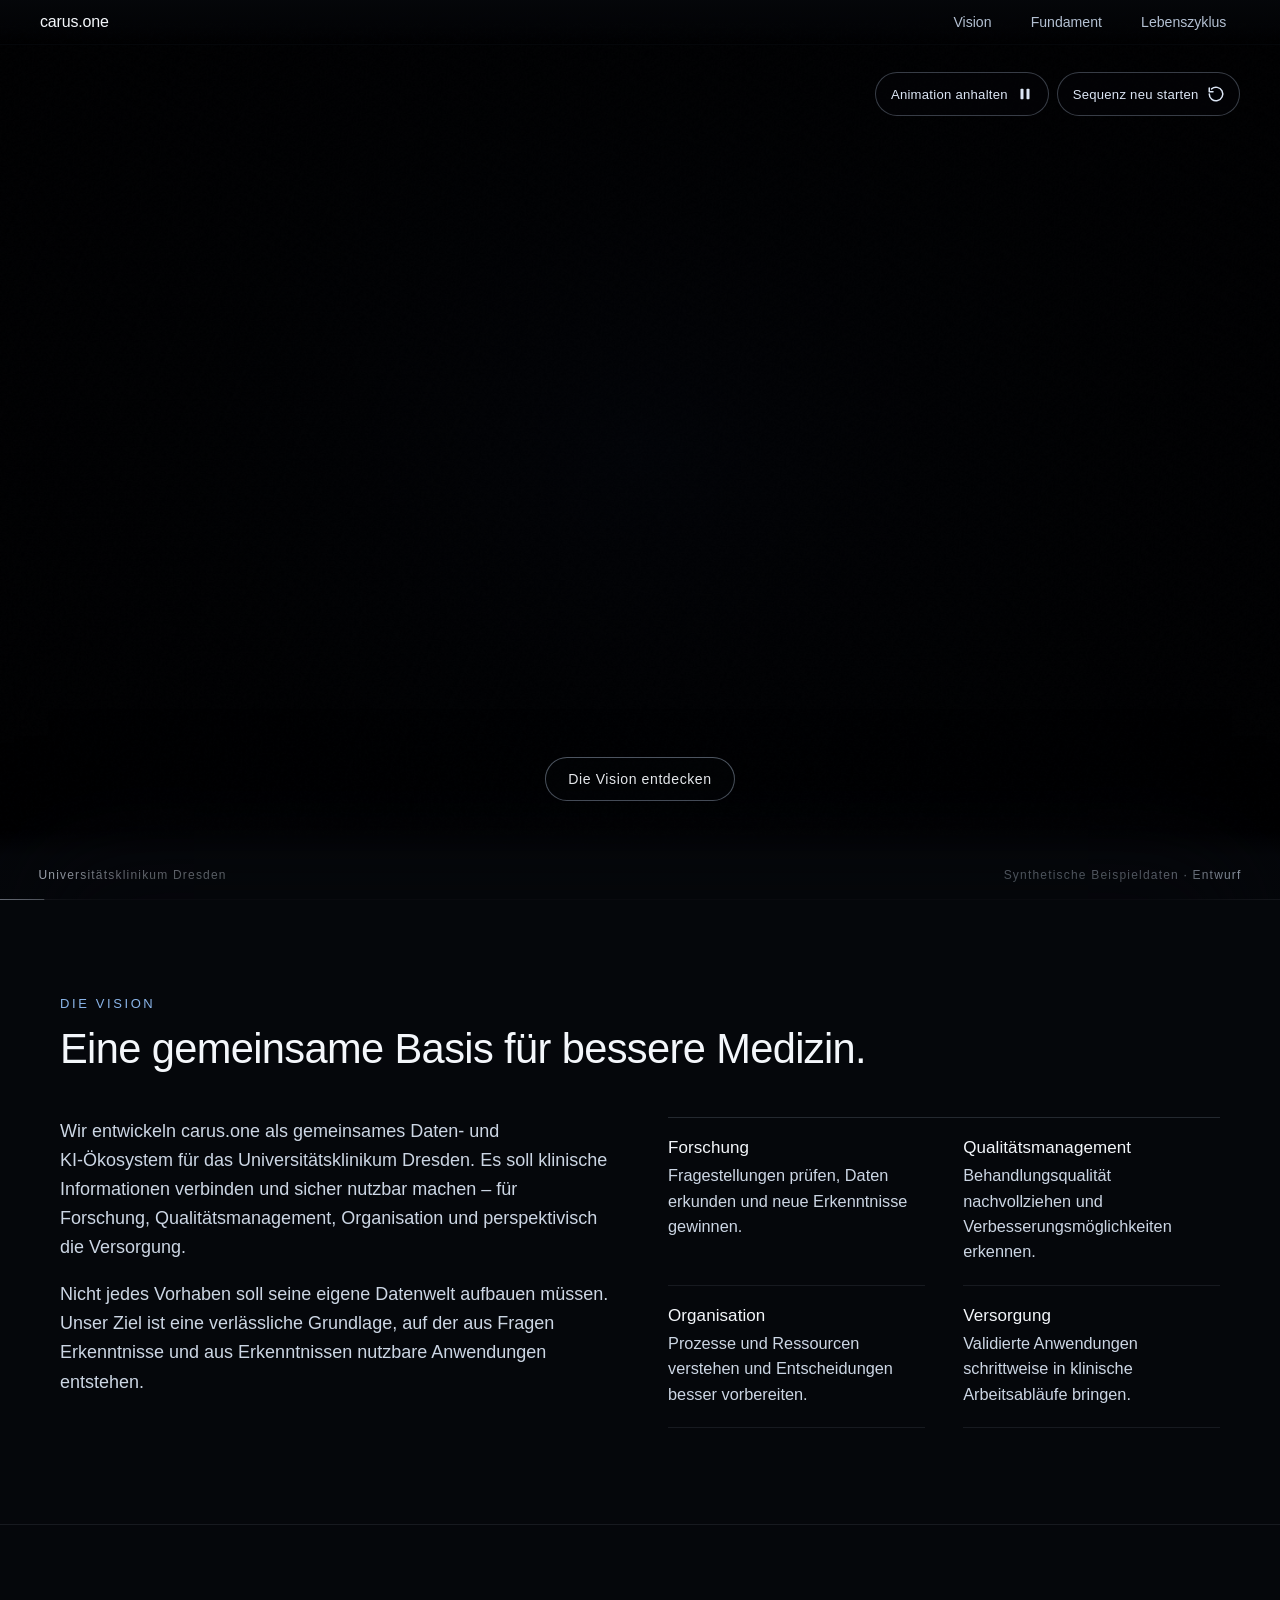
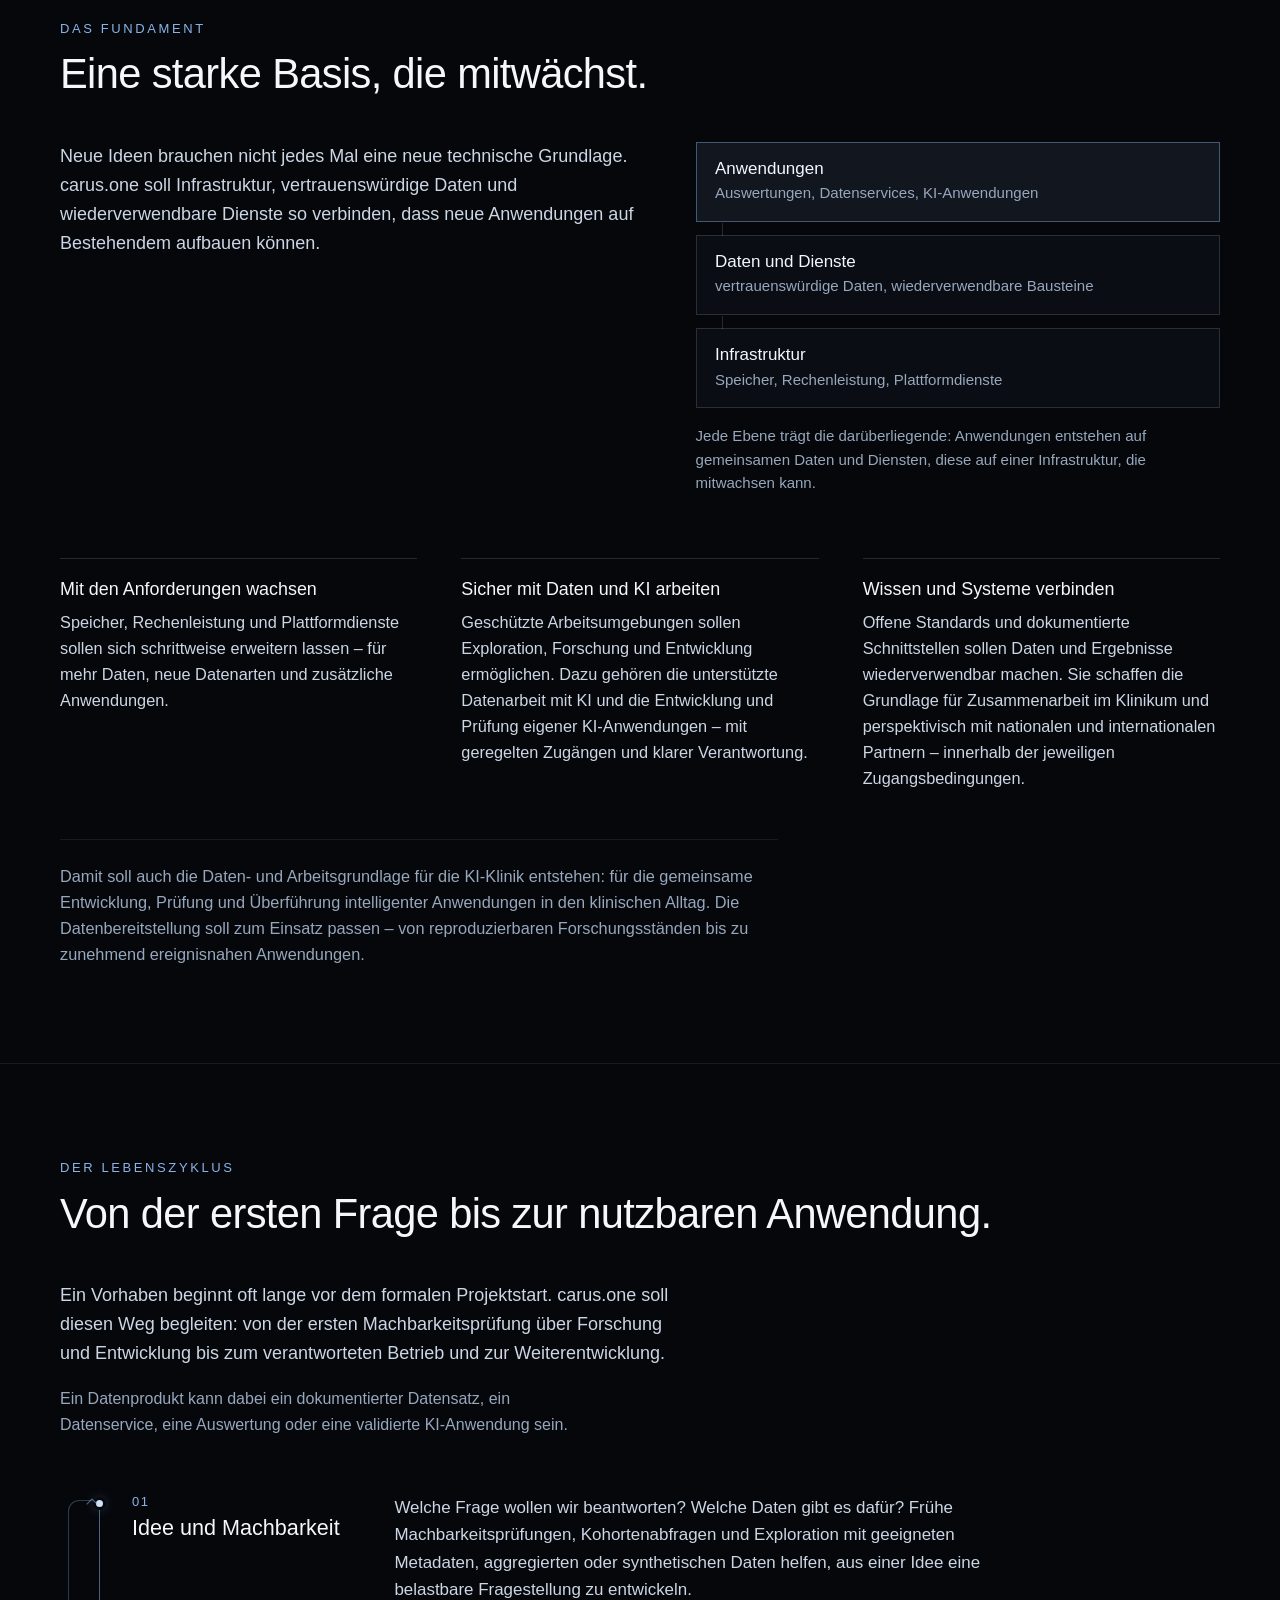
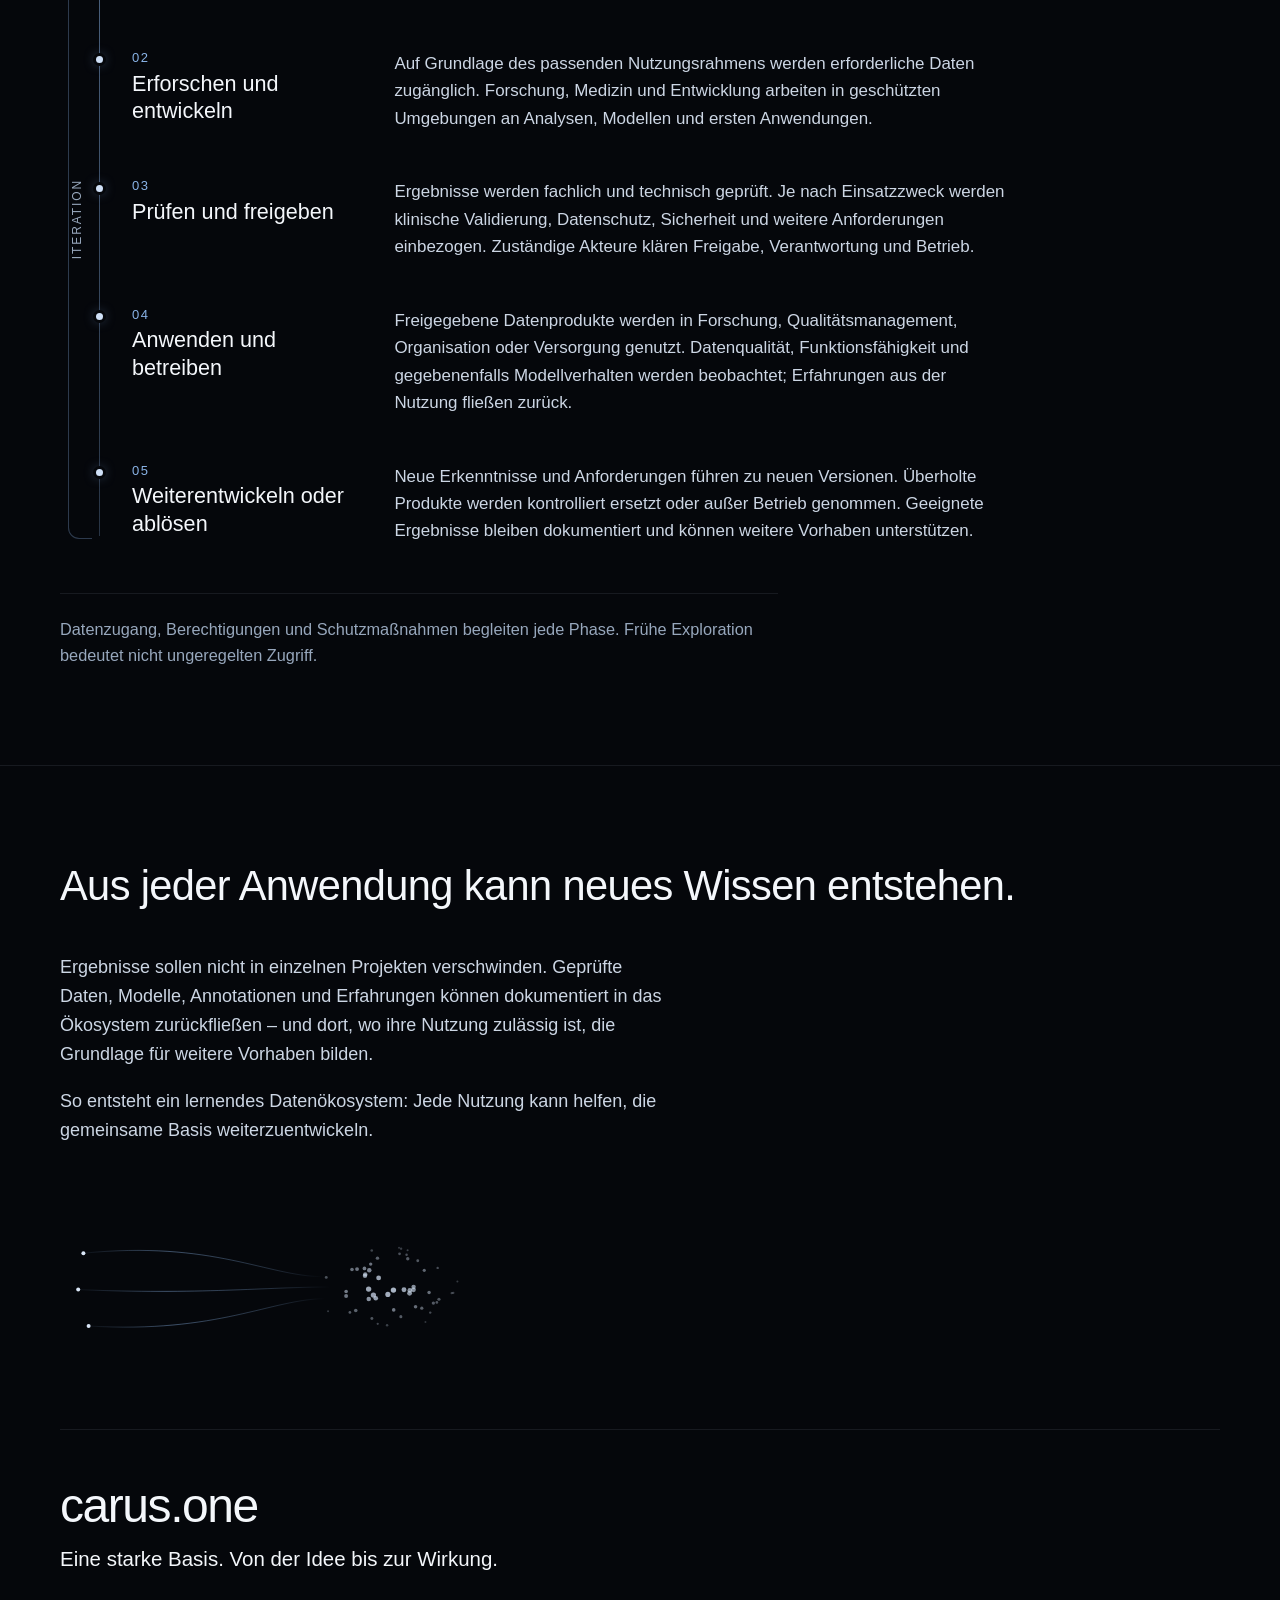
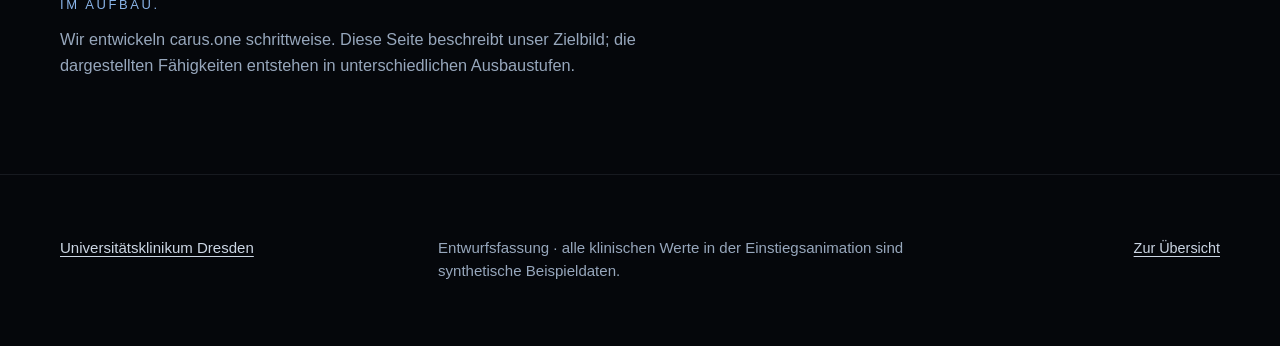
==== commit b4d09191: ""powered by DIZ" wieder aus den Seiten, nur der Film behaelt es Entfernt aus der Fusszeile der Anima" ====
--- a/ankuendigung/index.html
+++ b/ankuendigung/index.html
@@ -209,7 +209,7 @@
     <a class="c1-enter" href="#vision">Die Vision entdecken</a>
 
     <p class="c1-foot">
-      <span class="c1-foot__org">Universit&auml;tsklinikum Dresden &middot; powered by DIZ</span>
+      <span class="c1-foot__org">Universit&auml;tsklinikum Dresden</span>
       <span class="c1-foot__note">Synthetische Beispieldaten &middot; Entwurf</span>
     </p>
 
@@ -478,7 +478,7 @@
 
   <footer class="v-foot">
     <div class="v-foot__inner">
-      <p class="v-foot__org"><a href="https://www.uniklinikum-dresden.de/" rel="noopener">Universit&auml;tsklinikum Dresden</a> &middot; powered by DIZ</p>
+      <p class="v-foot__org"><a href="https://www.uniklinikum-dresden.de/" rel="noopener">Universit&auml;tsklinikum Dresden</a></p>
       <p class="v-foot__note">Entwurfsfassung &middot; alle klinischen Werte in der Einstiegsanimation sind synthetische Beispieldaten.</p>
       <p class="v-foot__back"><a href="../">Zur &Uuml;bersicht</a></p>
     </div>
